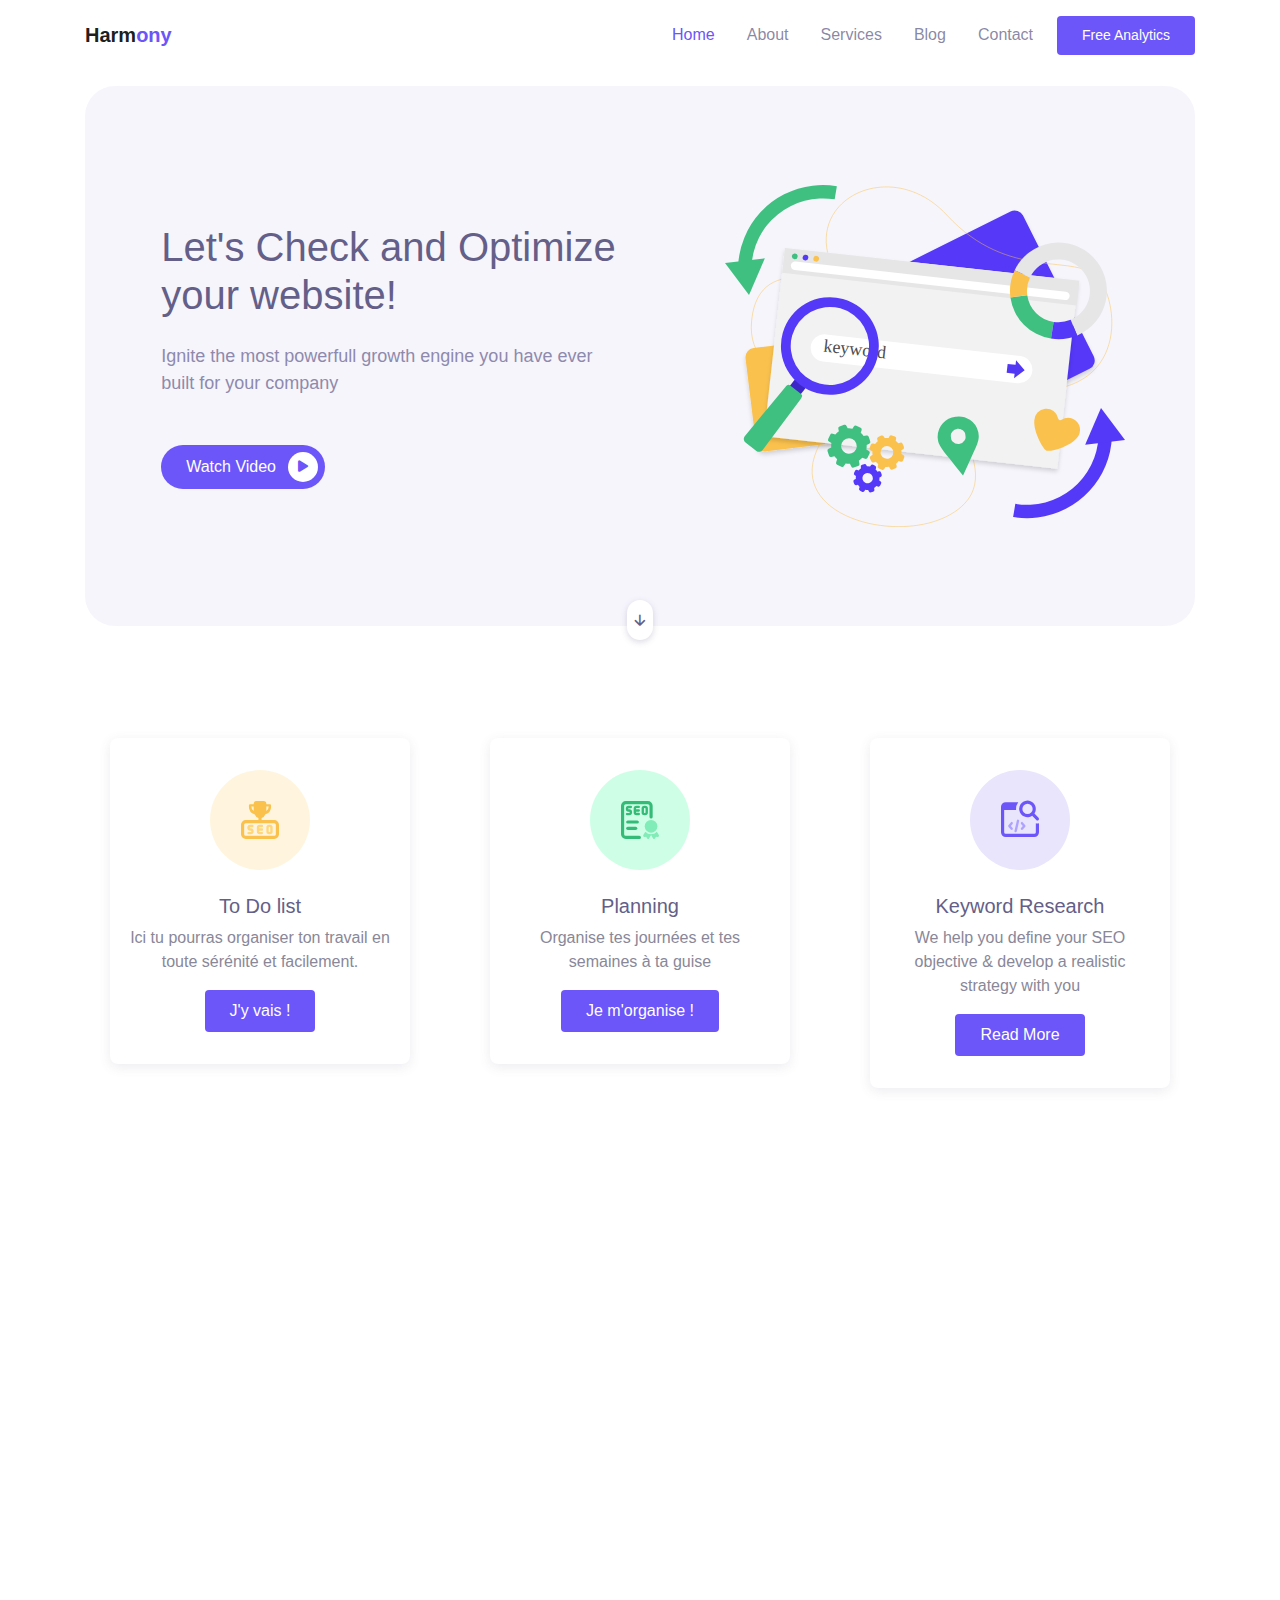
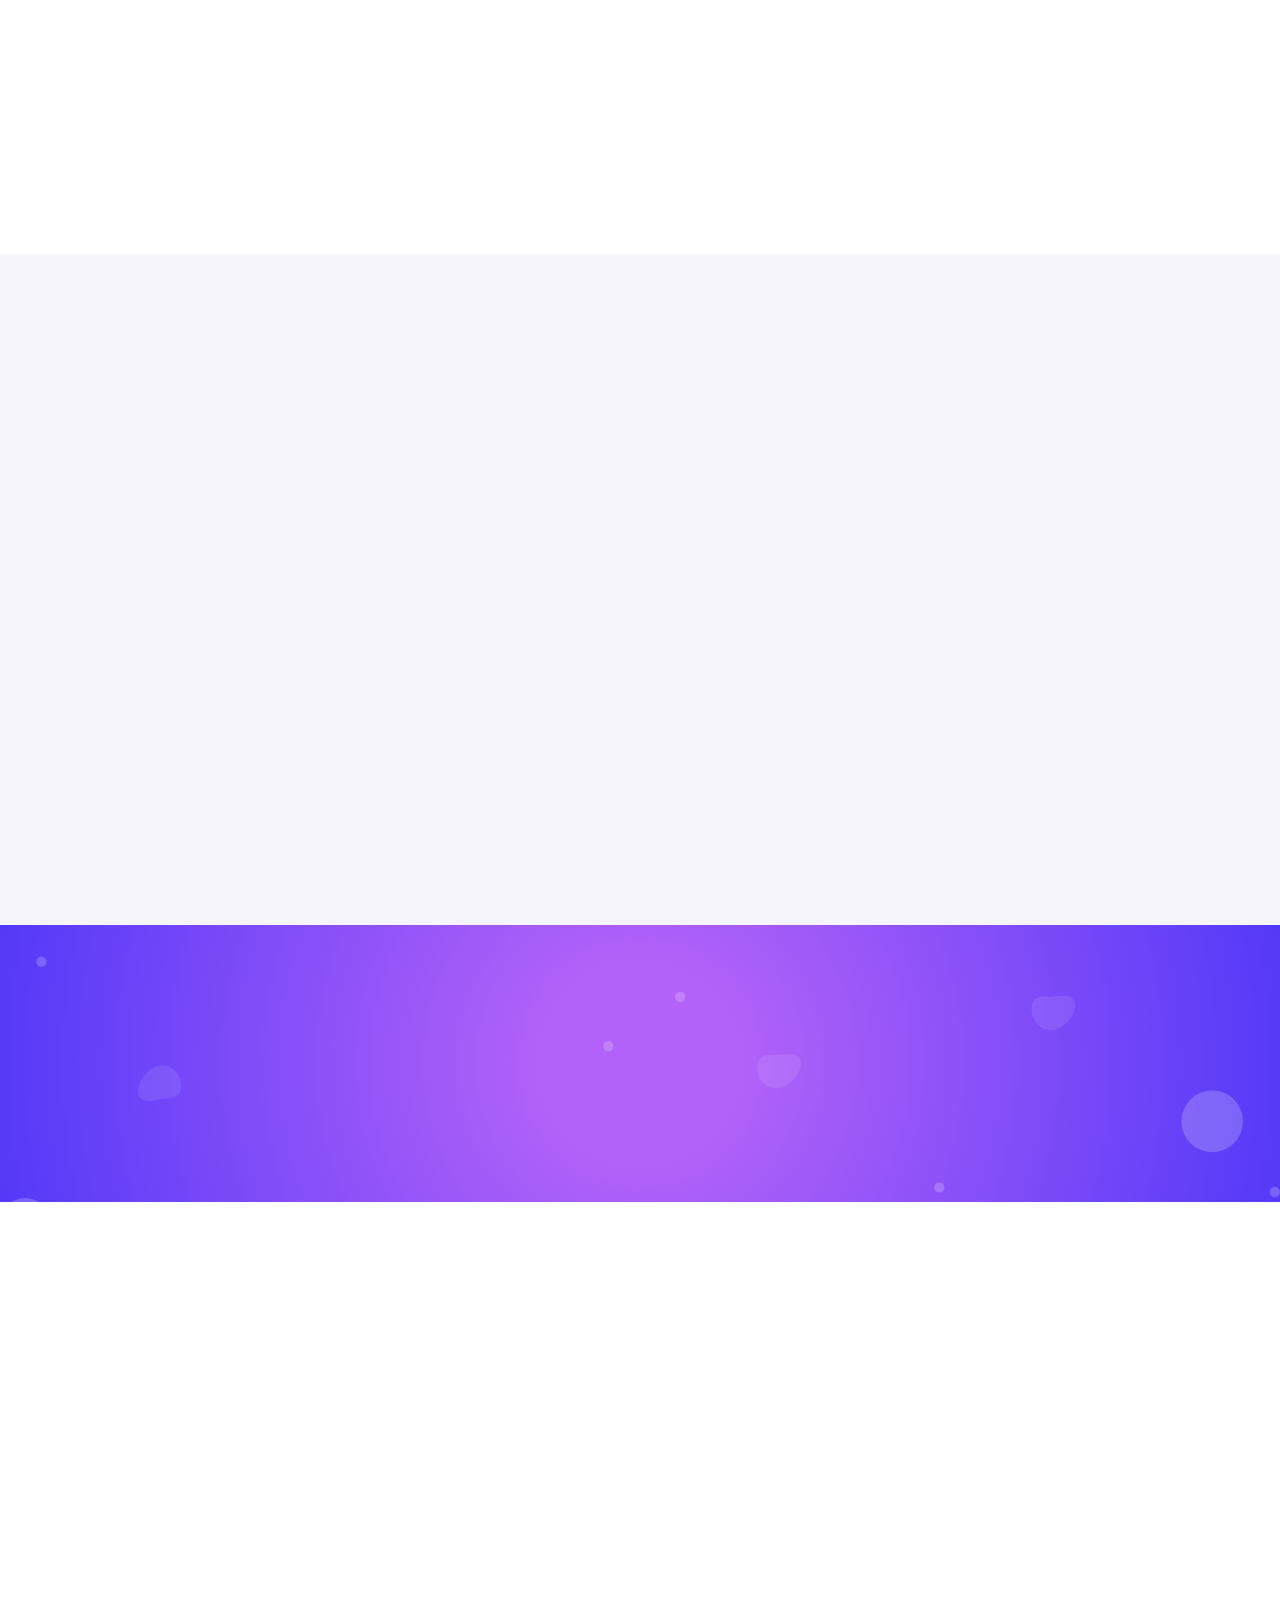
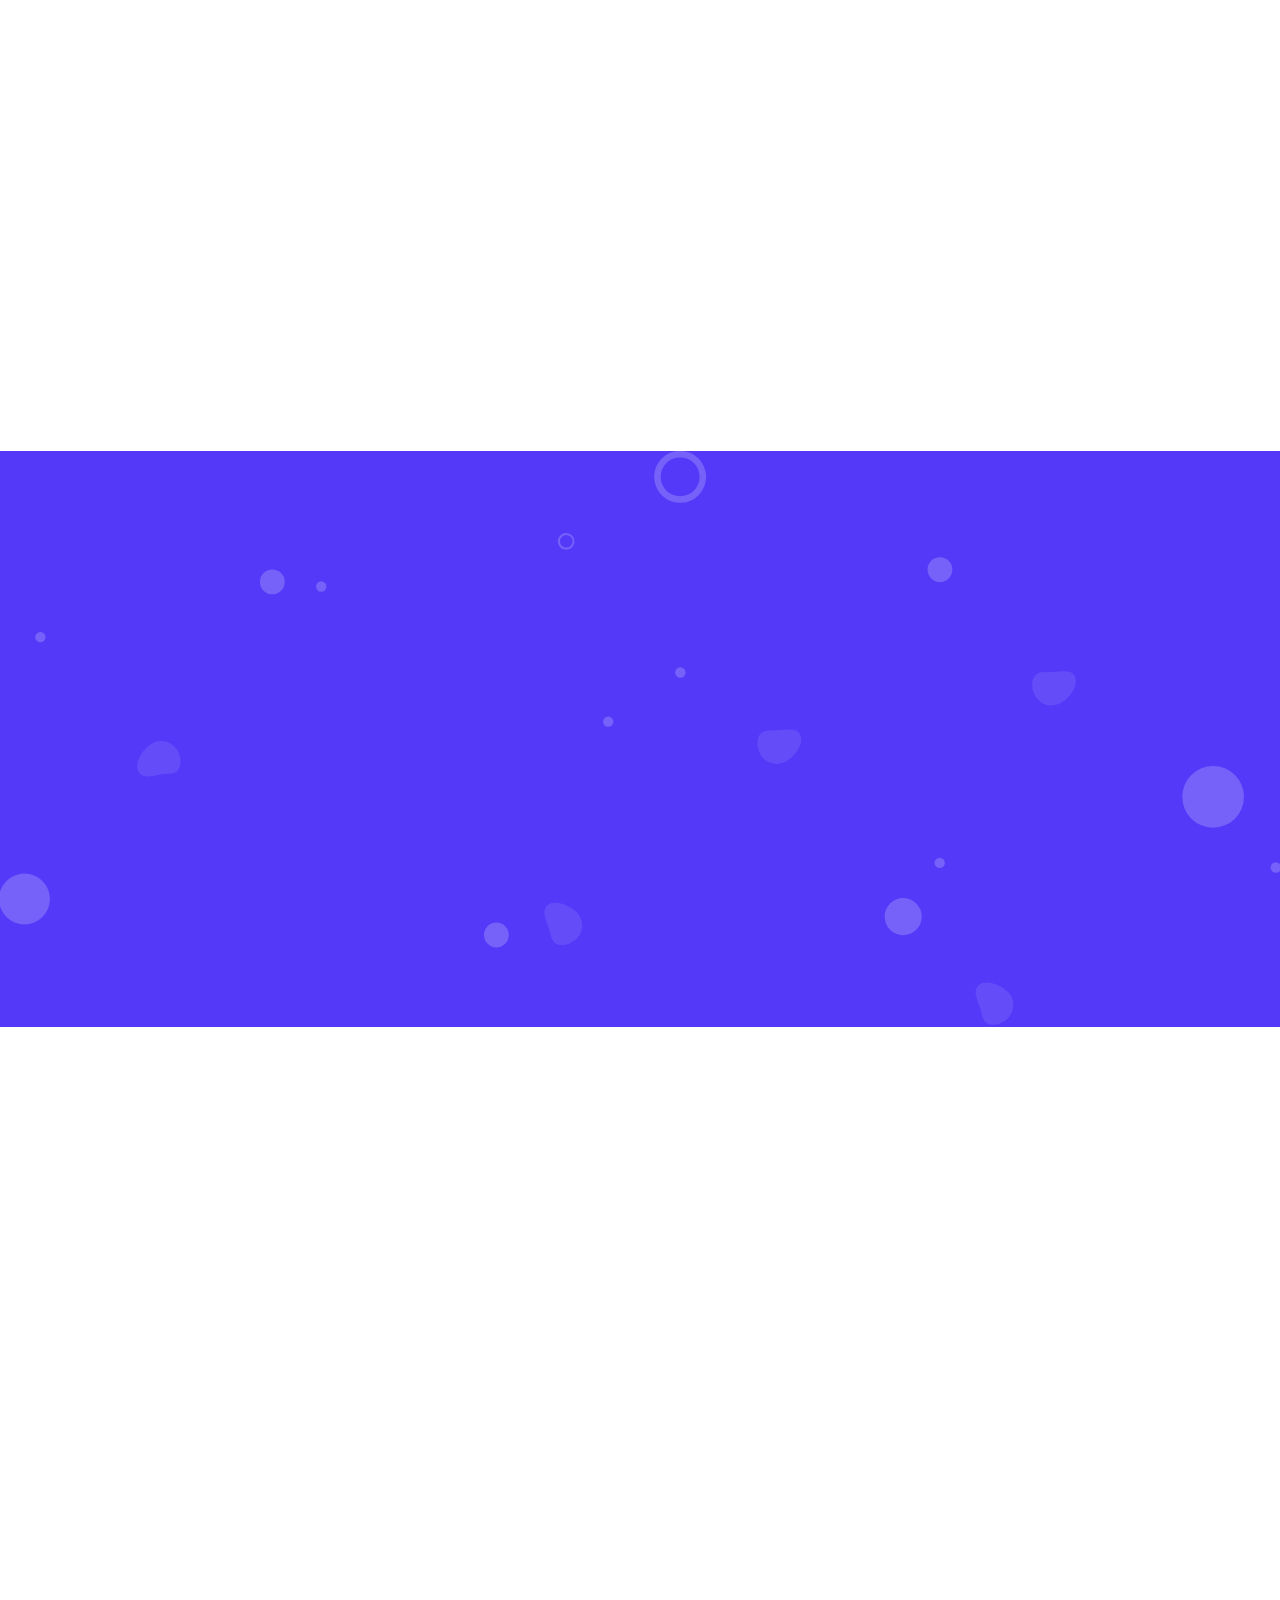
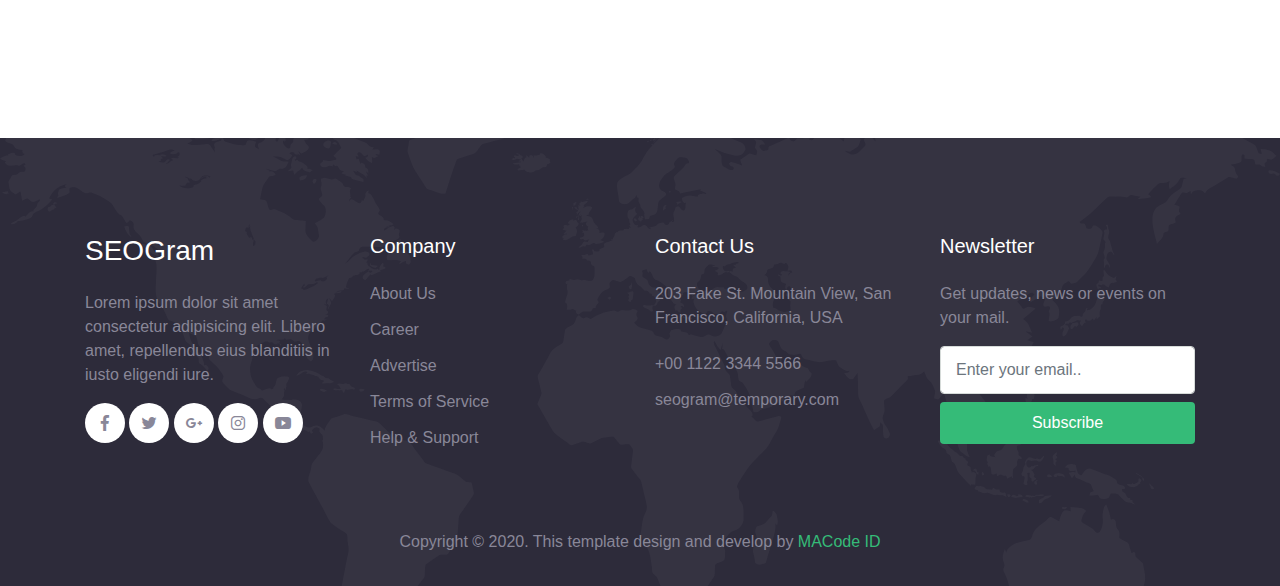
==== home/index.html @ f8b040a3 "Add files via upload" ====
<!DOCTYPE html>
<html lang="fr">
<head>
  <meta charset="UTF-8">
  <meta name="viewport" content="width=device-width, initial-scale=1.0">

  <meta http-equiv="X-UA-Compatible" content="ie=edge">

  <meta name="copyright" content="MACode ID, https://macodeid.com/">

  <title>SeoGram - SEO Agency Template</title>

  <link rel="stylesheet" href="../assets/css/maicons.css">

  <link rel="stylesheet" href="../assets/css/bootstrap.css">

  <link rel="stylesheet" href="../assets/vendor/animate/animate.css">

  <link rel="stylesheet" href="../assets/css/theme.css">

</head>
<body>

  <!-- Back to top button -->
  <div class="back-to-top"></div>

  <header>
    <nav class="navbar navbar-expand-lg navbar-light bg-white sticky" data-offset="500">
      <div class="container">
        <a href="#" class="navbar-brand">Harm<span class="text-primary">ony</span></a>

        <button class="navbar-toggler" data-toggle="collapse" data-target="#navbarContent" aria-controls="navbarContent" aria-expanded="false" aria-label="Toggle navigation">
          <span class="navbar-toggler-icon"></span>
        </button>

        <div class="navbar-collapse collapse" id="navbarContent">
          <ul class="navbar-nav ml-auto">
            <li class="nav-item active">
              <a class="nav-link" href="index">Home</a>
            </li>
            <li class="nav-item">
              <a class="nav-link" href="about">About</a>
            </li>
            <li class="nav-item">
              <a class="nav-link" href="service">Services</a>
            </li>
            <li class="nav-item">
              <a class="nav-link" href="blog">Blog</a>
            </li>
            <li class="nav-item">
              <a class="nav-link" href="contact">Contact</a>
            </li>
            <li class="nav-item">
              <a class="btn btn-primary ml-lg-2" href="#">Free Analytics</a>
            </li>
          </ul>
        </div>

      </div>
    </nav>

    <div class="container">
      <div class="page-banner home-banner">
        <div class="row align-items-center flex-wrap-reverse h-100">
          <div class="col-md-6 py-5 wow fadeInLeft">
            <h1 class="mb-4">Let's Check and Optimize your website!</h1>
            <p class="text-lg text-grey mb-5">Ignite the most powerfull growth engine you have ever built for your company</p>
            <a href="#" class="btn btn-primary btn-split">Watch Video <div class="fab"><span class="mai-play"></span></div></a>
          </div>
          <div class="col-md-6 py-5 wow zoomIn">
            <div class="img-fluid text-center">
              <img src="../assets/img/banner_image_1.svg" alt="">
            </div>
          </div>
        </div>
        <a href="#about" class="btn-scroll" data-role="smoothscroll"><span class="mai-arrow-down"></span></a>
      </div>
    </div>
  </header>

  <div class="page-section">
    <div class="container">
      <div class="row">
        <div class="col-lg-4">
          <div class="card-service wow fadeInUp">
            <div class="header">
              <img src="../assets/img/services/service-1.svg" alt="">
            </div>
            <div class="body">
              <h5 class="text-secondary">To Do list</h5>
              <p>Ici tu pourras organiser ton travail en toute sérénité et facilement.</p>
              <a href="service.html" class="btn btn-primary">J'y vais !</a>
            </div>
          </div>
        </div>
        <div class="col-lg-4">
          <div class="card-service wow fadeInUp">
            <div class="header">
              <img src="../assets/img/services/service-2.svg" alt="">
            </div>
            <div class="body">
              <h5 class="text-secondary">Planning</h5>
              <p>Organise tes journées et tes semaines à ta guise</p>
              <a href="service.html" class="btn btn-primary">Je m'organise !</a>
            </div>
          </div>
        </div>
        <div class="col-lg-4">
          <div class="card-service wow fadeInUp">
            <div class="header">
              <img src="../assets/img/services/service-3.svg" alt="">
            </div>
            <div class="body">
              <h5 class="text-secondary">Keyword Research</h5>
              <p>We help you define your SEO objective & develop a realistic strategy with you</p>
              <a href="service.html" class="btn btn-primary">Read More</a>
            </div>
          </div>
        </div>
      </div>
    </div> <!-- .container -->
  </div> <!-- .page-section -->

  <div class="page-section" id="about">
    <div class="container">
      <div class="row align-items-center">
        <div class="col-lg-6 py-3 wow fadeInUp">
          <span class="subhead">About us</span>
          <h2 class="title-section">The number #1 SEO Service Company</h2>
          <div class="divider"></div>

          <p>Lorem ipsum dolor sit amet, consetetur sadipscing elitr, sed diam nonumy eirmod tempor invidunt ut labore et dolore magna aliquyam erat, sed diam voluptua.</p>
          <p>At vero eos et accusam et justo duo dolores et ea rebum. Stet clita kasd gubergren.</p>
          <a href="about.html" class="btn btn-primary mt-3">Read More</a>
        </div>
        <div class="col-lg-6 py-3 wow fadeInRight">
          <div class="img-fluid py-3 text-center">
            <img src="../assets/img/about_frame.png" alt="">
          </div>
        </div>
      </div>
    </div> <!-- .container -->
  </div> <!-- .page-section -->

  <div class="page-section bg-light">
    <div class="container">
      <div class="text-center wow fadeInUp">
        <div class="subhead">Our services</div>
        <h2 class="title-section">How SEO Team Can Help</h2>
        <div class="divider mx-auto"></div>
      </div>

        <div class="row">
          <div class="col-sm-6 col-lg-4 col-xl-3 py-3 wow zoomIn">
            <div class="features">
              <div class="header mb-3">
                <span class="mai-business"></span>
              </div>
              <h5>OnSite SEO</h5>
              <p>We analyse your website's structure, internal architecture & other key</p>
            </div>
          </div>
          <div class="col-sm-6 col-lg-4 col-xl-3 py-3 wow zoomIn">
            <div class="features">
              <div class="header mb-3">
                <span class="mai-business"></span>
              </div>
              <h5>OnSite SEO</h5>
              <p>We analyse your website's structure, internal architecture & other key</p>
            </div>
          </div>
          <div class="col-sm-6 col-lg-4 col-xl-3 py-3 wow zoomIn">
            <div class="features">
              <div class="header mb-3">
                <span class="mai-business"></span>
              </div>
              <h5>OnSite SEO</h5>
              <p>We analyse your website's structure, internal architecture & other key</p>
            </div>
          </div>
          <div class="col-sm-6 col-lg-4 col-xl-3 py-3 wow zoomIn">
            <div class="features">
              <div class="header mb-3">
                <span class="mai-business"></span>
              </div>
              <h5>OnSite SEO</h5>
              <p>We analyse your website's structure, internal architecture & other key</p>
            </div>
          </div>
          <div class="col-sm-6 col-lg-4 col-xl-3 py-3 wow zoomIn">
            <div class="features">
              <div class="header mb-3">
                <span class="mai-business"></span>
              </div>
              <h5>OnSite SEO</h5>
              <p>We analyse your website's structure, internal architecture & other key</p>
            </div>
          </div>
          <div class="col-sm-6 col-lg-4 col-xl-3 py-3 wow zoomIn">
            <div class="features">
              <div class="header mb-3">
                <span class="mai-business"></span>
              </div>
              <h5>OnSite SEO</h5>
              <p>We analyse your website's structure, internal architecture & other key</p>
            </div>
          </div>
          <div class="col-sm-6 col-lg-4 col-xl-3 py-3 wow zoomIn">
            <div class="features">
              <div class="header mb-3">
                <span class="mai-business"></span>
              </div>
              <h5>OnSite SEO</h5>
              <p>We analyse your website's structure, internal architecture & other key</p>
            </div>
          </div>
          <div class="col-sm-6 col-lg-4 col-xl-3 py-3 wow zoomIn">
            <div class="features">
              <div class="header mb-3">
                <span class="mai-business"></span>
              </div>
              <h5>OnSite SEO</h5>
              <p>We analyse your website's structure, internal architecture & other key</p>
            </div>
          </div>
        </div>

    </div> <!-- .container -->
  </div> <!-- .page-section -->

  <div class="page-section banner-seo-check">
    <div class="wrap bg-image" style="background-image: url(../assets/img/bg_pattern.svg);">
      <div class="container text-center">
        <div class="row justify-content-center wow fadeInUp">
          <div class="col-lg-8">
            <h2 class="mb-4">Check your Website SEO</h2>
            <form action="#">
              <input type="text" class="form-control" placeholder="E.g google.com">
              <button type="submit" class="btn btn-success">Check Now</button>
            </form>
          </div>
        </div>
      </div> <!-- .container -->
    </div> <!-- .wrap -->
  </div> <!-- .page-section -->

  <div class="page-section">
    <div class="container">
      <div class="text-center wow fadeInUp">
        <div class="subhead">Pricing Plan</div>
        <h2 class="title-section">Choose plan the right for you</h2>
        <div class="divider mx-auto"></div>
      </div>
      <div class="row mt-5">
        <div class="col-lg-4 py-3 wow zoomIn">
          <div class="card-pricing">
            <div class="header">
              <div class="pricing-type">Basic</div>
              <div class="price">
                <span class="dollar">$</span>
                <h1>39<span class="suffix">.99</span></h1>
              </div>
              <h5>Per Month</h5>
            </div>
            <div class="body">
              <p>25 Analytics <span class="suffix">Campaign</span></p>
              <p>1,300 Change <span class="suffix">Keywords</span></p>
              <p>Social Media <span class="suffix">Reviews</span></p>
              <p>1 Free <span class="suffix">Optimization</span></p>
              <p>24/7 <span class="suffix">Support</span></p>
            </div>
            <div class="footer">
              <a href="#" class="btn btn-pricing btn-block">Subscribe</a>
            </div>
          </div>
        </div>

        <div class="col-lg-4 py-3 wow zoomIn">
          <div class="card-pricing marked">
            <div class="header">
              <div class="pricing-type">Standar</div>
              <div class="price">
                <span class="dollar">$</span>
                <h1>59<span class="suffix">.99</span></h1>
              </div>
              <h5>Per Month</h5>
            </div>
            <div class="body">
              <p>25 Analytics <span class="suffix">Campaign</span></p>
              <p>1,300 Change <span class="suffix">Keywords</span></p>
              <p>Social Media <span class="suffix">Reviews</span></p>
              <p>1 Free <span class="suffix">Optimization</span></p>
              <p>24/7 <span class="suffix">Support</span></p>
            </div>
            <div class="footer">
              <a href="#" class="btn btn-pricing btn-block">Subscribe</a>
            </div>
          </div>
        </div>

        <div class="col-lg-4 py-3 wow zoomIn">
          <div class="card-pricing">
            <div class="header">
              <div class="pricing-type">Professional</div>
              <div class="price">
                <span class="dollar">$</span>
                <h1>99<span class="suffix">.99</span></h1>
              </div>
              <h5>Per Month</h5>
            </div>
            <div class="body">
              <p>25 Analytics <span class="suffix">Campaign</span></p>
              <p>1,300 Change <span class="suffix">Keywords</span></p>
              <p>Social Media <span class="suffix">Reviews</span></p>
              <p>1 Free <span class="suffix">Optimization</span></p>
              <p>24/7 <span class="suffix">Support</span></p>
            </div>
            <div class="footer">
              <a href="#" class="btn btn-pricing btn-block">Subscribe</a>
            </div>
          </div>
        </div>

      </div>
    </div> <!-- .container -->
  </div> <!-- .page-section -->

  <!-- Banner info -->
  <div class="page-section banner-info">
    <div class="wrap bg-image" style="background-image: url(../assets/img/bg_pattern.svg);">
      <div class="container">
        <div class="row align-items-center">
          <div class="col-lg-6 py-3 pr-lg-5 wow fadeInUp">
            <h2 class="title-section">SEO to Improve Brand <br> Visibility</h2>
            <div class="divider"></div>
            <p>We're an experienced and talented team of passionate consultants who breathe with search engine marketing.</p>
            
            <ul class="theme-list theme-list-light text-white">
              <li>
                <div class="h5">SEO Content Strategy</div>
                <p>Lorem ipsum dolor sit amet, consetetur sadipscing elitr, sed diam nonumy eirmod tempor</p>
              </li>
              <li>
                <div class="h5">B2B SEO</div>
                <p>Lorem ipsum dolor sit amet, consetetur sadipscing elitr, sed diam nonumy eirmod tempor</p>
              </li>
            </ul>
          </div>
          <div class="col-lg-6 py-3 wow fadeInRight">
            <div class="img-fluid text-center">
              <img src="../assets/img/banner_image_2.svg" alt="">
            </div>
          </div>
        </div>
      </div>
    </div> <!-- .wrap -->
  </div> <!-- .page-section -->

  <!-- Blog -->
  <div class="page-section">
    <div class="container">
      <div class="text-center wow fadeInUp">
        <div class="subhead">Our Blog</div>
        <h2 class="title-section">Read Latest News</h2>
        <div class="divider mx-auto"></div>
      </div>

      <div class="row mt-5">
        <div class="col-lg-4 py-3 wow fadeInUp">
          <div class="card-blog">
            <div class="header">
              <div class="post-thumb">
                <img src="../assets/img/blog/blog-1.jpg" alt="">
              </div>
            </div>
            <div class="body">
              <h5 class="post-title"><a href="#">Source of Content Inspiration</a></h5>
              <div class="post-date">Posted on <a href="#">27 Jan 2020</a></div>
            </div>
          </div>
        </div>
        
        <div class="col-lg-4 py-3 wow fadeInUp">
          <div class="card-blog">
            <div class="header">
              <div class="post-thumb">
                <img src="../assets/img/blog/blog-2.jpg" alt="">
              </div>
            </div>
            <div class="body">
              <h5 class="post-title"><a href="#">Source of Content Inspiration</a></h5>
              <div class="post-date">Posted on <a href="#">27 Jan 2020</a></div>
            </div>
          </div>
        </div>

        <div class="col-lg-4 py-3 wow fadeInUp">
          <div class="card-blog">
            <div class="header">
              <div class="post-thumb">
                <img src="../assets/img/blog/blog-3.jpg" alt="">
              </div>
            </div>
            <div class="body">
              <h5 class="post-title"><a href="#">Source of Content Inspiration</a></h5>
              <div class="post-date">Posted on <a href="#">27 Jan 2020</a></div>
            </div>
          </div>
        </div>

        <div class="col-12 mt-4 text-center wow fadeInUp">
          <a href="blog.html" class="btn btn-primary">View More</a>
        </div>
      </div>
    </div>
  </div>

  <footer class="page-footer bg-image" style="background-image: url(../assets/img/world_pattern.svg);">
    <div class="container">
      <div class="row mb-5">
        <div class="col-lg-3 py-3">
          <h3>SEOGram</h3>
          <p>Lorem ipsum dolor sit amet consectetur adipisicing elit. Libero amet, repellendus eius blanditiis in iusto eligendi iure.</p>

          <div class="social-media-button">
            <a href="#"><span class="mai-logo-facebook-f"></span></a>
            <a href="#"><span class="mai-logo-twitter"></span></a>
            <a href="#"><span class="mai-logo-google-plus-g"></span></a>
            <a href="#"><span class="mai-logo-instagram"></span></a>
            <a href="#"><span class="mai-logo-youtube"></span></a>
          </div>
        </div>
        <div class="col-lg-3 py-3">
          <h5>Company</h5>
          <ul class="footer-menu">
            <li><a href="#">About Us</a></li>
            <li><a href="#">Career</a></li>
            <li><a href="#">Advertise</a></li>
            <li><a href="#">Terms of Service</a></li>
            <li><a href="#">Help & Support</a></li>
          </ul>
        </div>
        <div class="col-lg-3 py-3">
          <h5>Contact Us</h5>
          <p>203 Fake St. Mountain View, San Francisco, California, USA</p>
          <a href="#" class="footer-link">+00 1122 3344 5566</a>
          <a href="#" class="footer-link">seogram@temporary.com</a>
        </div>
        <div class="col-lg-3 py-3">
          <h5>Newsletter</h5>
          <p>Get updates, news or events on your mail.</p>
          <form action="#">
            <input type="text" class="form-control" placeholder="Enter your email..">
            <button type="submit" class="btn btn-success btn-block mt-2">Subscribe</button>
          </form>
        </div>
      </div>

      <p class="text-center" id="copyright">Copyright &copy; 2020. This template design and develop by <a href="https://macodeid.com/" target="_blank">MACode ID</a></p>
    </div>
  </footer>

<script src="../assets/js/jquery-3.5.1.min.js"></script>

<script src="../assets/js/bootstrap.bundle.min.js"></script>

<script src="../assets/js/google-maps.js"></script>

<script src="../assets/vendor/wow/wow.min.js"></script>

<script src="../assets/js/theme.js"></script>
  
</body>
</html>
---- assets/css/maicons.css ----
@font-face {
  font-family: 'maicons';
  src:  url('../fonts/maicons.eot?c9nlkl');
  src:  url('../fonts/maicons.eot?c9nlkl#iefix') format('embedded-opentype'),
    url('../fonts/maicons.ttf?c9nlkl') format('truetype'),
    url('../fonts/maicons.woff?c9nlkl') format('woff'),
    url('../fonts/maicons.svg?c9nlkl#maicons') format('svg');
  font-weight: normal;
  font-style: normal;
  font-display: block;
}

[class^="mai-"], [class*=" mai-"] {
  /* use !important to prevent issues with browser extensions that change fonts */
  font-family: 'maicons' !important;
  speak: none;
  font-style: normal;
  font-weight: normal;
  font-variant: normal;
  text-transform: none;
  line-height: 1;

  /* Better Font Rendering =========== */
  -webkit-font-smoothing: antialiased;
  -moz-osx-font-smoothing: grayscale;
}

.mai-add:before {
  content: "\e900";
}
.mai-add-circle:before {
  content: "\e901";
}
.mai-add-circle-outline:before {
  content: "\e902";
}
.mai-airplane:before {
  content: "\e903";
}
.mai-airplane-outline:before {
  content: "\e904";
}
.mai-alarm:before {
  content: "\e905";
}
.mai-alarm-outline:before {
  content: "\e906";
}
.mai-albums:before {
  content: "\e907";
}
.mai-albums-outline:before {
  content: "\e908";
}
.mai-alert:before {
  content: "\e909";
}
.mai-alert-circle:before {
  content: "\e90a";
}
.mai-alert-circle-outline:before {
  content: "\e90b";
}
.mai-analytics:before {
  content: "\e90c";
}
.mai-analytics-outline:before {
  content: "\e90d";
}
.mai-aperture:before {
  content: "\e90e";
}
.mai-aperture-outline:before {
  content: "\e90f";
}
.mai-apps:before {
  content: "\e910";
}
.mai-apps-outline:before {
  content: "\e911";
}
.mai-archive:before {
  content: "\e912";
}
.mai-archive-outline:before {
  content: "\e913";
}
.mai-arrow-back:before {
  content: "\e914";
}
.mai-arrow-back-circle:before {
  content: "\e915";
}
.mai-arrow-back-circle-outline:before {
  content: "\e916";
}
.mai-arrow-down:before {
  content: "\e917";
}
.mai-arrow-down-circle:before {
  content: "\e918";
}
.mai-arrow-down-circle-outline:before {
  content: "\e919";
}
.mai-arrow-forward:before {
  content: "\e91a";
}
.mai-arrow-forward-circle:before {
  content: "\e91b";
}
.mai-arrow-forward-circle-outline:before {
  content: "\e91c";
}
.mai-arrow-redo:before {
  content: "\e91d";
}
.mai-arrow-redo-circle:before {
  content: "\e91e";
}
.mai-arrow-redo-circle-outline:before {
  content: "\e91f";
}
.mai-arrow-redo-outline:before {
  content: "\e920";
}
.mai-arrow-undo:before {
  content: "\e921";
}
.mai-arrow-undo-circle:before {
  content: "\e922";
}
.mai-arrow-undo-circle-outline:before {
  content: "\e923";
}
.mai-arrow-undo-outline:before {
  content: "\e924";
}
.mai-arrow-up:before {
  content: "\e925";
}
.mai-arrow-up-circle:before {
  content: "\e926";
}
.mai-arrow-up-circle-outline:before {
  content: "\e927";
}
.mai-at:before {
  content: "\e928";
}
.mai-at-circle:before {
  content: "\e929";
}
.mai-at-circle-outline:before {
  content: "\e92a";
}
.mai-attach:before {
  content: "\e92b";
}
.mai-attach-outline:before {
  content: "\e92c";
}
.mai-backspace:before {
  content: "\e92d";
}
.mai-backspace-outline:before {
  content: "\e92e";
}
.mai-bandage:before {
  content: "\e92f";
}
.mai-bandage-outline:before {
  content: "\e930";
}
.mai-bar-chart:before {
  content: "\e932";
}
.mai-bar-chart-outline:before {
  content: "\e933";
}
.mai-barbell:before {
  content: "\e931";
}
.mai-barcode:before {
  content: "\e934";
}
.mai-barcode-outline:before {
  content: "\e935";
}
.mai-baseball:before {
  content: "\e936";
}
.mai-baseball-outline:before {
  content: "\e937";
}
.mai-basket:before {
  content: "\e938";
}
.mai-basket-outline:before {
  content: "\e93b";
}
.mai-basketball:before {
  content: "\e939";
}
.mai-basketball-outline:before {
  content: "\e93a";
}
.mai-battery-charging:before {
  content: "\e93c";
}
.mai-battery-dead:before {
  content: "\e93d";
}
.mai-battery-full:before {
  content: "\e93e";
}
.mai-battery-half:before {
  content: "\e93f";
}
.mai-beaker:before {
  content: "\e940";
}
.mai-beaker-outline:before {
  content: "\e941";
}
.mai-bed:before {
  content: "\e942";
}
.mai-bed-outline:before {
  content: "\e943";
}
.mai-beer:before {
  content: "\e944";
}
.mai-beer-outline:before {
  content: "\e945";
}
.mai-bicycle:before {
  content: "\e946";
}
.mai-bluetooth:before {
  content: "\e947";
}
.mai-boat:before {
  content: "\e948";
}
.mai-boat-outline:before {
  content: "\e949";
}
.mai-body:before {
  content: "\e94a";
}
.mai-body-outline:before {
  content: "\e94b";
}
.mai-bonfire:before {
  content: "\e94c";
}
.mai-bonfire-outline:before {
  content: "\e94d";
}
.mai-book:before {
  content: "\e94e";
}
.mai-book-outline:before {
  content: "\e953";
}
.mai-bookmark:before {
  content: "\e94f";
}
.mai-bookmark-outline:before {
  content: "\e950";
}
.mai-bookmarks:before {
  content: "\e951";
}
.mai-bookmarks-outline:before {
  content: "\e952";
}
.mai-briefcase:before {
  content: "\e954";
}
.mai-briefcase-outline:before {
  content: "\e955";
}
.mai-browsers:before {
  content: "\e956";
}
.mai-browsers-outline:before {
  content: "\e957";
}
.mai-brush:before {
  content: "\e958";
}
.mai-brush-outline:before {
  content: "\e959";
}
.mai-bug:before {
  content: "\e95a";
}
.mai-bug-outline:before {
  content: "\e95b";
}
.mai-build:before {
  content: "\e95c";
}
.mai-build-outline:before {
  content: "\e95d";
}
.mai-bulb:before {
  content: "\e95e";
}
.mai-bulb-outline:before {
  content: "\e95f";
}
.mai-bus:before {
  content: "\e960";
}
.mai-bus-outline:before {
  content: "\e963";
}
.mai-business:before {
  content: "\e961";
}
.mai-business-outline:before {
  content: "\e962";
}
.mai-cafe:before {
  content: "\e964";
}
.mai-cafe-outline:before {
  content: "\e965";
}
.mai-calculator:before {
  content: "\e966";
}
.mai-calculator-outline:before {
  content: "\e967";
}
.mai-calendar:before {
  content: "\e968";
}
.mai-calendar-outline:before {
  content: "\e969";
}
.mai-call:before {
  content: "\e96a";
}
.mai-call-outline:before {
  content: "\e96b";
}
.mai-camera:before {
  content: "\e96c";
}
.mai-camera-outline:before {
  content: "\e96d";
}
.mai-camera-reverse:before {
  content: "\e96e";
}
.mai-camera-reverse-outline:before {
  content: "\e96f";
}
.mai-car:before {
  content: "\e970";
}
.mai-car-outline:before {
  content: "\e97f";
}
.mai-car-sport:before {
  content: "\e980";
}
.mai-car-sport-outline:before {
  content: "\e981";
}
.mai-card:before {
  content: "\e971";
}
.mai-card-outline:before {
  content: "\e972";
}
.mai-caret-back:before {
  content: "\e973";
}
.mai-caret-back-circle:before {
  content: "\e974";
}
.mai-caret-back-circle-outline:before {
  content: "\e975";
}
.mai-caret-down:before {
  content: "\e976";
}
.mai-caret-down-circle:before {
  content: "\e977";
}
.mai-caret-down-circle-outline:before {
  content: "\e978";
}
.mai-caret-forward:before {
  content: "\e979";
}
.mai-caret-forward-circle:before {
  content: "\e97a";
}
.mai-caret-forward-circle-outline:before {
  content: "\e97b";
}
.mai-caret-up:before {
  content: "\e97c";
}
.mai-caret-up-circle:before {
  content: "\e97d";
}
.mai-caret-up-circle-outline:before {
  content: "\e97e";
}
.mai-cart:before {
  content: "\e982";
}
.mai-cart-outline:before {
  content: "\e983";
}
.mai-cash:before {
  content: "\e984";
}
.mai-cash-outline:before {
  content: "\e985";
}
.mai-chatbox:before {
  content: "\e986";
}
.mai-chatbox-ellipses:before {
  content: "\e987";
}
.mai-chatbox-ellipses-outline:before {
  content: "\e988";
}
.mai-chatbox-outline:before {
  content: "\e989";
}
.mai-chatbubble:before {
  content: "\e98a";
}
.mai-chatbubble-ellipses:before {
  content: "\e98b";
}
.mai-chatbubble-ellipses-outline:before {
  content: "\e98c";
}
.mai-chatbubble-outline:before {
  content: "\e98d";
}
.mai-chatbubbles:before {
  content: "\e98e";
}
.mai-chatbubbles-outline:before {
  content: "\e98f";
}
.mai-checkbox:before {
  content: "\e990";
}
.mai-checkbox-outline:before {
  content: "\e991";
}
.mai-checkmark:before {
  content: "\e992";
}
.mai-checkmark-circle:before {
  content: "\e993";
}
.mai-checkmark-circle-outline:before {
  content: "\e994";
}
.mai-checkmark-done:before {
  content: "\e995";
}
.mai-checkmark-done-circle:before {
  content: "\e996";
}
.mai-checkmark-done-circle-outline:before {
  content: "\e997";
}
.mai-chevron-back:before {
  content: "\e998";
}
.mai-chevron-back-circle:before {
  content: "\e999";
}
.mai-chevron-back-circle-outline:before {
  content: "\e99a";
}
.mai-chevron-down:before {
  content: "\e99b";
}
.mai-chevron-down-circle:before {
  content: "\e99c";
}
.mai-chevron-down-circle-outline:before {
  content: "\e99d";
}
.mai-chevron-forward:before {
  content: "\e99e";
}
.mai-chevron-forward-circle:before {
  content: "\e99f";
}
.mai-chevron-forward-circle-outline:before {
  content: "\e9a0";
}
.mai-chevron-up:before {
  content: "\e9a1";
}
.mai-chevron-up-circle:before {
  content: "\e9a2";
}
.mai-chevron-up-circle-outline:before {
  content: "\e9a3";
}
.mai-clipboard:before {
  content: "\e9a4";
}
.mai-clipboard-outline:before {
  content: "\e9a5";
}
.mai-close:before {
  content: "\e9a6";
}
.mai-close-circle:before {
  content: "\e9a7";
}
.mai-close-circle-outline:before {
  content: "\e9a8";
}
.mai-cloud:before {
  content: "\e9a9";
}
.mai-cloud-circle:before {
  content: "\e9aa";
}
.mai-cloud-circle-outline:before {
  content: "\e9ab";
}
.mai-cloud-done:before {
  content: "\e9ac";
}
.mai-cloud-done-outline:before {
  content: "\e9ad";
}
.mai-cloud-download:before {
  content: "\e9ae";
}
.mai-cloud-download-outline:before {
  content: "\e9af";
}
.mai-cloud-offline:before {
  content: "\e9b0";
}
.mai-cloud-offline-outline:before {
  content: "\e9b1";
}
.mai-cloud-outline:before {
  content: "\e9b2";
}
.mai-cloud-upload:before {
  content: "\e9b3";
}
.mai-cloud-upload-outline:before {
  content: "\e9b4";
}
.mai-cloudy:before {
  content: "\e9b5";
}
.mai-cloudy-night:before {
  content: "\e9b6";
}
.mai-cloudy-night-outline:before {
  content: "\e9b7";
}
.mai-cloudy-outline:before {
  content: "\e9b8";
}
.mai-code:before {
  content: "\e9b9";
}
.mai-code-download:before {
  content: "\e9ba";
}
.mai-code-slash:before {
  content: "\e9bb";
}
.mai-code-working:before {
  content: "\e9bc";
}
.mai-cog:before {
  content: "\e9bd";
}
.mai-color-fill:before {
  content: "\e9be";
}
.mai-color-fill-outline:before {
  content: "\e9bf";
}
.mai-color-filter:before {
  content: "\e9c0";
}
.mai-color-filter-outline:before {
  content: "\e9c1";
}
.mai-color-palette:before {
  content: "\e9c2";
}
.mai-color-palette-outline:before {
  content: "\e9c3";
}
.mai-color-wand:before {
  content: "\e9c4";
}
.mai-color-wand-outline:before {
  content: "\e9c5";
}
.mai-compass:before {
  content: "\e9c6";
}
.mai-compass-outline:before {
  content: "\e9c7";
}
.mai-construct:before {
  content: "\e9c8";
}
.mai-construct-outline:before {
  content: "\e9c9";
}
.mai-contract:before {
  content: "\e9ca";
}
.mai-contrast:before {
  content: "\e9cb";
}
.mai-copy:before {
  content: "\e9cc";
}
.mai-copy-outline:before {
  content: "\e9cd";
}
.mai-create:before {
  content: "\e9ce";
}
.mai-create-outline:before {
  content: "\e9cf";
}
.mai-crop:before {
  content: "\e9d0";
}
.mai-cube:before {
  content: "\e9d1";
}
.mai-cube-outline:before {
  content: "\e9d2";
}
.mai-cut:before {
  content: "\e9d3";
}
.mai-desktop:before {
  content: "\e9d4";
}
.mai-desktop-outline:before {
  content: "\e9d5";
}
.mai-disc:before {
  content: "\e9d6";
}
.mai-disc-outline:before {
  content: "\e9d7";
}
.mai-document:before {
  content: "\e9d8";
}
.mai-document-outline:before {
  content: "\e9d9";
}
.mai-document-text:before {
  content: "\e9dc";
}
.mai-document-text-outline:before {
  content: "\e9dd";
}
.mai-documents:before {
  content: "\e9da";
}
.mai-documents-outline:before {
  content: "\e9db";
}
.mai-download:before {
  content: "\e9de";
}
.mai-download-outline:before {
  content: "\e9df";
}
.mai-duplicate:before {
  content: "\e9e0";
}
.mai-duplicate-outline:before {
  content: "\e9e1";
}
.mai-ear:before {
  content: "\e9e2";
}
.mai-ear-outline:before {
  content: "\e9e3";
}
.mai-earth:before {
  content: "\e9e4";
}
.mai-earth-outline:before {
  content: "\e9e5";
}
.mai-easel:before {
  content: "\e9e6";
}
.mai-easel-outline:before {
  content: "\e9e7";
}
.mai-egg:before {
  content: "\e9e8";
}
.mai-egg-outline:before {
  content: "\e9e9";
}
.mai-ellipse:before {
  content: "\e9ea";
}
.mai-ellipse-outline:before {
  content: "\e9eb";
}
.mai-ellipsis-horizontal:before {
  content: "\e9ec";
}
.mai-ellipsis-horizontal-circle:before {
  content: "\e9ed";
}
.mai-ellipsis-vertical:before {
  content: "\e9ee";
}
.mai-ellipsis-vertical-circle:before {
  content: "\e9ef";
}
.mai-enter:before {
  content: "\e9f0";
}
.mai-enter-outline:before {
  content: "\e9f1";
}
.mai-exit:before {
  content: "\e9f2";
}
.mai-exit-outline:before {
  content: "\e9f3";
}
.mai-expand:before {
  content: "\e9f4";
}
.mai-eye:before {
  content: "\e9f5";
}
.mai-eye-off:before {
  content: "\e9f8";
}
.mai-eye-off-outline:before {
  content: "\e9f9";
}
.mai-eye-outline:before {
  content: "\e9fa";
}
.mai-eyedrop:before {
  content: "\e9f6";
}
.mai-eyedrop-outline:before {
  content: "\e9f7";
}
.mai-fast-food:before {
  content: "\e9fb";
}
.mai-fast-food-outline:before {
  content: "\e9fc";
}
.mai-female:before {
  content: "\e9fd";
}
.mai-file-tray:before {
  content: "\e9fe";
}
.mai-file-tray-full:before {
  content: "\e9ff";
}
.mai-file-tray-full-outline:before {
  content: "\ea00";
}
.mai-file-tray-outline:before {
  content: "\ea01";
}
.mai-film:before {
  content: "\ea02";
}
.mai-film-outline:before {
  content: "\ea03";
}
.mai-filter:before {
  content: "\ea04";
}
.mai-finger-print:before {
  content: "\ea05";
}
.mai-fitness:before {
  content: "\ea06";
}
.mai-fitness-outline:before {
  content: "\ea07";
}
.mai-flag:before {
  content: "\ea08";
}
.mai-flag-outline:before {
  content: "\ea09";
}
.mai-flame:before {
  content: "\ea0a";
}
.mai-flame-outline:before {
  content: "\ea0b";
}
.mai-flash:before {
  content: "\ea0c";
}
.mai-flash-off:before {
  content: "\ea0f";
}
.mai-flash-off-outline:before {
  content: "\ea10";
}
.mai-flash-outline:before {
  content: "\ea11";
}
.mai-flashlight:before {
  content: "\ea0d";
}
.mai-flashlight-outline:before {
  content: "\ea0e";
}
.mai-flask:before {
  content: "\ea12";
}
.mai-flask-outline:before {
  content: "\ea13";
}
.mai-flower:before {
  content: "\ea14";
}
.mai-flower-outline:before {
  content: "\ea15";
}
.mai-folder:before {
  content: "\ea16";
}
.mai-folder-open:before {
  content: "\ea17";
}
.mai-folder-open-outline:before {
  content: "\ea18";
}
.mai-folder-outline:before {
  content: "\ea19";
}
.mai-football:before {
  content: "\ea1a";
}
.mai-football-outline:before {
  content: "\ea1b";
}
.mai-funnel:before {
  content: "\ea1c";
}
.mai-funnel-outline:before {
  content: "\ea1d";
}
.mai-game-controller:before {
  content: "\ea1e";
}
.mai-game-controller-outline:before {
  content: "\ea1f";
}
.mai-gift:before {
  content: "\ea20";
}
.mai-gift-outline:before {
  content: "\ea21";
}
.mai-git-branch:before {
  content: "\ea22";
}
.mai-git-commit:before {
  content: "\ea23";
}
.mai-git-compare:before {
  content: "\ea24";
}
.mai-git-merge:before {
  content: "\ea25";
}
.mai-git-network:before {
  content: "\ea26";
}
.mai-git-pull-request:before {
  content: "\ea27";
}
.mai-glasses:before {
  content: "\ea28";
}
.mai-glasses-outline:before {
  content: "\ea29";
}
.mai-globe:before {
  content: "\ea2a";
}
.mai-globe-outline:before {
  content: "\ea2b";
}
.mai-golf:before {
  content: "\ea2c";
}
.mai-golf-outline:before {
  content: "\ea2d";
}
.mai-grid:before {
  content: "\ea2e";
}
.mai-grid-outline:before {
  content: "\ea2f";
}
.mai-hammer:before {
  content: "\ea30";
}
.mai-hammer-outline:before {
  content: "\ea31";
}
.mai-hand-left:before {
  content: "\ea32";
}
.mai-hand-left-outline:before {
  content: "\ea33";
}
.mai-hand-right:before {
  content: "\ea34";
}
.mai-hand-right-outline:before {
  content: "\ea35";
}
.mai-happy:before {
  content: "\ea36";
}
.mai-happy-outline:before {
  content: "\ea37";
}
.mai-hardware-chip:before {
  content: "\ea38";
}
.mai-hardware-chip-outline:before {
  content: "\ea39";
}
.mai-headset:before {
  content: "\ea3a";
}
.mai-headset-outline:before {
  content: "\ea3b";
}
.mai-heart:before {
  content: "\ea3c";
}
.mai-heart-circle:before {
  content: "\ea3d";
}
.mai-heart-circle-outline:before {
  content: "\ea3e";
}
.mai-heart-dislike:before {
  content: "\ea3f";
}
.mai-heart-dislike-circle:before {
  content: "\ea40";
}
.mai-heart-dislike-circle-outline:before {
  content: "\ea41";
}
.mai-heart-dislike-outline:before {
  content: "\ea42";
}
.mai-heart-half:before {
  content: "\ea43";
}
.mai-heart-half-outline:before {
  content: "\ea44";
}
.mai-heart-outline:before {
  content: "\ea45";
}
.mai-help:before {
  content: "\ea46";
}
.mai-help-buoy:before {
  content: "\ea47";
}
.mai-help-buoy-outline:before {
  content: "\ea48";
}
.mai-help-circle:before {
  content: "\ea49";
}
.mai-help-circle-outline:before {
  content: "\ea4a";
}
.mai-home:before {
  content: "\ea4b";
}
.mai-home-outline:before {
  content: "\ea4c";
}
.mai-hourglass:before {
  content: "\ea4d";
}
.mai-hourglass-outline:before {
  content: "\ea4e";
}
.mai-ice-cream:before {
  content: "\ea4f";
}
.mai-ice-cream-outline:before {
  content: "\ea50";
}
.mai-image:before {
  content: "\ea51";
}
.mai-image-outline:before {
  content: "\ea52";
}
.mai-images:before {
  content: "\ea53";
}
.mai-images-outline:before {
  content: "\ea54";
}
.mai-infinite:before {
  content: "\ea55";
}
.mai-information:before {
  content: "\ea56";
}
.mai-information-circle:before {
  content: "\ea57";
}
.mai-information-circle-outline:before {
  content: "\ea58";
}
.mai-journal:before {
  content: "\ea59";
}
.mai-journal-outline:before {
  content: "\ea5a";
}
.mai-key:before {
  content: "\ea5b";
}
.mai-key-outline:before {
  content: "\ea5c";
}
.mai-keypad:before {
  content: "\ea5d";
}
.mai-keypad-outline:before {
  content: "\ea5e";
}
.mai-language:before {
  content: "\ea5f";
}
.mai-laptop:before {
  content: "\ea60";
}
.mai-laptop-outline:before {
  content: "\ea61";
}
.mai-layers:before {
  content: "\ea62";
}
.mai-layers-outline:before {
  content: "\ea63";
}
.mai-leaf:before {
  content: "\ea64";
}
.mai-leaf-outline:before {
  content: "\ea65";
}
.mai-library:before {
  content: "\ea66";
}
.mai-library-outline:before {
  content: "\ea67";
}
.mai-link:before {
  content: "\ea68";
}
.mai-list:before {
  content: "\ea69";
}
.mai-list-circle:before {
  content: "\ea6a";
}
.mai-list-circle-outline:before {
  content: "\ea6b";
}
.mai-locate:before {
  content: "\ea6c";
}
.mai-location:before {
  content: "\ea6d";
}
.mai-location-outline:before {
  content: "\ea6e";
}
.mai-lock-closed:before {
  content: "\ea6f";
}
.mai-lock-closed-outline:before {
  content: "\ea70";
}
.mai-lock-open:before {
  content: "\ea71";
}
.mai-lock-open-outline:before {
  content: "\ea72";
}
.mai-log-in:before {
  content: "\ea73";
}
.mai-log-in-outline:before {
  content: "\ea74";
}
.mai-log-out:before {
  content: "\ea75";
}
.mai-log-out-outline:before {
  content: "\ea76";
}
.mai-logo-500px:before {
  content: "\ea8e";
}
.mai-logo-accessible-icon:before {
  content: "\eaef";
}
.mai-logo-accusoft:before {
  content: "\eba2";
}
.mai-logo-algolia:before {
  content: "\eba3";
}
.mai-logo-alipay:before {
  content: "\eba4";
}
.mai-logo-amazon:before {
  content: "\eba5";
}
.mai-logo-amplify:before {
  content: "\eba6";
}
.mai-logo-android:before {
  content: "\eba7";
}
.mai-logo-angular:before {
  content: "\eba8";
}
.mai-logo-apple:before {
  content: "\eba9";
}
.mai-logo-apple-appstore:before {
  content: "\ebaa";
}
.mai-logo-aws:before {
  content: "\ebab";
}
.mai-logo-behance:before {
  content: "\ebac";
}
.mai-logo-bitbucket:before {
  content: "\ebad";
}
.mai-logo-bitcoin:before {
  content: "\ebae";
}
.mai-logo-blackberry:before {
  content: "\ebaf";
}
.mai-logo-blogger:before {
  content: "\ebb0";
}
.mai-logo-buffer:before {
  content: "\ebb1";
}
.mai-logo-buysellads:before {
  content: "\ebb2";
}
.mai-logo-capacitor:before {
  content: "\ebb3";
}
.mai-logo-cc-amazon-pay:before {
  content: "\ebb4";
}
.mai-logo-cc-amex:before {
  content: "\ebb5";
}
.mai-logo-cc-apple-pay:before {
  content: "\ebb6";
}
.mai-logo-cc-diners-club:before {
  content: "\ebb7";
}
.mai-logo-cc-discover:before {
  content: "\ebb8";
}
.mai-logo-cc-jcb:before {
  content: "\ebb9";
}
.mai-logo-cc-mastercard:before {
  content: "\ebba";
}
.mai-logo-cc-paypal:before {
  content: "\ebbb";
}
.mai-logo-cc-stripe:before {
  content: "\ebbc";
}
.mai-logo-cc-visa:before {
  content: "\ebbd";
}
.mai-logo-chrome:before {
  content: "\ebbe";
}
.mai-logo-closed-captioning:before {
  content: "\ebbf";
}
.mai-logo-codepen:before {
  content: "\ebc0";
}
.mai-logo-cpanel:before {
  content: "\ebc1";
}
.mai-logo-creative-commons:before {
  content: "\ebc2";
}
.mai-logo-css3:before {
  content: "\ebc3";
}
.mai-logo-cuttlefish:before {
  content: "\ebc4";
}
.mai-logo-d-and-d:before {
  content: "\ebc5";
}
.mai-logo-dashcube:before {
  content: "\ebc6";
}
.mai-logo-designernews:before {
  content: "\ebc7";
}
.mai-logo-deviantart:before {
  content: "\ebc8";
}
.mai-logo-digg:before {
  content: "\ebc9";
}
.mai-logo-digital-ocean:before {
  content: "\ebca";
}
.mai-logo-discord:before {
  content: "\ebcb";
}
.mai-logo-discourse:before {
  content: "\ebcc";
}
.mai-logo-dochub:before {
  content: "\ebcd";
}
.mai-logo-docker:before {
  content: "\ebce";
}
.mai-logo-dribbble:before {
  content: "\ebcf";
}
.mai-logo-dropbox:before {
  content: "\ebd0";
}
.mai-logo-drupal:before {
  content: "\ebd1";
}
.mai-logo-dyalog:before {
  content: "\ebd2";
}
.mai-logo-earlybirds:before {
  content: "\ebd3";
}
.mai-logo-ebay:before {
  content: "\ebd4";
}
.mai-logo-edge:before {
  content: "\ebd5";
}
.mai-logo-electron:before {
  content: "\ebd6";
}
.mai-logo-elementor:before {
  content: "\ebd7";
}
.mai-logo-ello:before {
  content: "\ebd8";
}
.mai-logo-ember:before {
  content: "\ebd9";
}
.mai-logo-empire:before {
  content: "\ebda";
}
.mai-logo-envira:before {
  content: "\ebdb";
}
.mai-logo-erlang:before {
  content: "\ebdc";
}
.mai-logo-etsy:before {
  content: "\ebdd";
}
.mai-logo-euro:before {
  content: "\ebde";
}
.mai-logo-expeditedssl:before {
  content: "\ebdf";
}
.mai-logo-facebook:before {
  content: "\ebe0";
}
.mai-logo-facebook-f:before {
  content: "\ebe1";
}
.mai-logo-facebook-messenger:before {
  content: "\ebe2";
}
.mai-logo-firebase:before {
  content: "\ebe3";
}
.mai-logo-firefox:before {
  content: "\ebe4";
}
.mai-logo-flickr:before {
  content: "\ebe5";
}
.mai-logo-flipboard:before {
  content: "\ebe6";
}
.mai-logo-fly:before {
  content: "\ebe7";
}
.mai-logo-foursquare:before {
  content: "\ebe8";
}
.mai-logo-freebsd:before {
  content: "\ebe9";
}
.mai-logo-gg:before {
  content: "\ebea";
}
.mai-logo-git:before {
  content: "\ebeb";
}
.mai-logo-github:before {
  content: "\ebec";
}
.mai-logo-github-alt:before {
  content: "\ebed";
}
.mai-logo-gitlab:before {
  content: "\ebee";
}
.mai-logo-gitter:before {
  content: "\ebef";
}
.mai-logo-glide:before {
  content: "\ebf0";
}
.mai-logo-glide-g:before {
  content: "\ebf1";
}
.mai-logo-google:before {
  content: "\ebf2";
}
.mai-logo-google-drive:before {
  content: "\ebf3";
}
.mai-logo-google-play:before {
  content: "\ebf4";
}
.mai-logo-google-playstore:before {
  content: "\ebf5";
}
.mai-logo-google-plus:before {
  content: "\ebf6";
}
.mai-logo-google-plus-g:before {
  content: "\ebf7";
}
.mai-logo-google-wallet:before {
  content: "\ebf8";
}
.mai-logo-grunt:before {
  content: "\ebf9";
}
.mai-logo-gulp:before {
  content: "\ebfa";
}
.mai-logo-hackernews:before {
  content: "\ebfb";
}
.mai-logo-hotjar:before {
  content: "\ebfc";
}
.mai-logo-html5:before {
  content: "\ebfd";
}
.mai-logo-hubspot:before {
  content: "\ebfe";
}
.mai-logo-imdb:before {
  content: "\ebff";
}
.mai-logo-instagram:before {
  content: "\ec00";
}
.mai-logo-internet-explorer:before {
  content: "\ec01";
}
.mai-logo-ionic:before {
  content: "\ec02";
}
.mai-logo-ionitron:before {
  content: "\ec03";
}
.mai-logo-itunes:before {
  content: "\ec04";
}
.mai-logo-java:before {
  content: "\ec05";
}
.mai-logo-javascript:before {
  content: "\ec06";
}
.mai-logo-joomla:before {
  content: "\ec07";
}
.mai-logo-jsfiddle:before {
  content: "\ec08";
}
.mai-logo-keycdn:before {
  content: "\ec09";
}
.mai-logo-laravel:before {
  content: "\ec0a";
}
.mai-logo-lastfm:before {
  content: "\ec0b";
}
.mai-logo-leanpub:before {
  content: "\ec0c";
}
.mai-logo-less:before {
  content: "\ec0d";
}
.mai-logo-line:before {
  content: "\ec0e";
}
.mai-logo-linkedin:before {
  content: "\ec0f";
}
.mai-logo-linux:before {
  content: "\ec10";
}
.mai-logo-magento:before {
  content: "\ec11";
}
.mai-logo-mailchimp:before {
  content: "\ec12";
}
.mai-logo-markdown:before {
  content: "\ec13";
}
.mai-logo-maxcdn:before {
  content: "\ec14";
}
.mai-logo-medium:before {
  content: "\ec15";
}
.mai-logo-medium-m:before {
  content: "\ec16";
}
.mai-logo-meetup:before {
  content: "\ec17";
}
.mai-logo-microsoft:before {
  content: "\ec18";
}
.mai-logo-mix:before {
  content: "\ec19";
}
.mai-logo-mixcloud:before {
  content: "\ec1a";
}
.mai-logo-nodejs:before {
  content: "\ec1b";
}
.mai-logo-npm:before {
  content: "\ec1c";
}
.mai-logo-octocat:before {
  content: "\ec1d";
}
.mai-logo-opencart:before {
  content: "\ec1e";
}
.mai-logo-openid:before {
  content: "\ec1f";
}
.mai-logo-opera:before {
  content: "\ec20";
}
.mai-logo-patreon:before {
  content: "\ec21";
}
.mai-logo-paypal:before {
  content: "\ec22";
}
.mai-logo-php:before {
  content: "\ec23";
}
.mai-logo-pinterest:before {
  content: "\ec24";
}
.mai-logo-pinterest-p:before {
  content: "\ec25";
}
.mai-logo-playstation:before {
  content: "\ec26";
}
.mai-logo-product-hunt:before {
  content: "\ec27";
}
.mai-logo-pwa:before {
  content: "\ec28";
}
.mai-logo-python:before {
  content: "\ec29";
}
.mai-logo-qq:before {
  content: "\ec2a";
}
.mai-logo-quora:before {
  content: "\ec2b";
}
.mai-logo-react:before {
  content: "\ec2c";
}
.mai-logo-readme:before {
  content: "\ec2d";
}
.mai-logo-reddit:before {
  content: "\ec2e";
}
.mai-logo-researchgate:before {
  content: "\ec2f";
}
.mai-logo-rocketchat:before {
  content: "\ec30";
}
.mai-logo-rss:before {
  content: "\ec31";
}
.mai-logo-safari:before {
  content: "\ec32";
}
.mai-logo-sass:before {
  content: "\ec33";
}
.mai-logo-scribd:before {
  content: "\ec34";
}
.mai-logo-searchengin:before {
  content: "\ec35";
}
.mai-logo-sellcast:before {
  content: "\ec36";
}
.mai-logo-sellsy:before {
  content: "\ec37";
}
.mai-logo-skype:before {
  content: "\ec38";
}
.mai-logo-slack:before {
  content: "\ec39";
}
.mai-logo-slideshare:before {
  content: "\ec3a";
}
.mai-logo-snapchat:before {
  content: "\ec3b";
}
.mai-logo-soundcloud:before {
  content: "\ec3c";
}
.mai-logo-spotify:before {
  content: "\ec3d";
}
.mai-logo-squarespace:before {
  content: "\ec3e";
}
.mai-logo-stack-exchange:before {
  content: "\ec3f";
}
.mai-logo-stackoverflow:before {
  content: "\ec40";
}
.mai-logo-staylinked:before {
  content: "\ec41";
}
.mai-logo-steam:before {
  content: "\ec42";
}
.mai-logo-stencil:before {
  content: "\ec43";
}
.mai-logo-stripe:before {
  content: "\ec44";
}
.mai-logo-stripe-s:before {
  content: "\ec45";
}
.mai-logo-teamspeak:before {
  content: "\ec46";
}
.mai-logo-telegram:before {
  content: "\ec47";
}
.mai-logo-trello:before {
  content: "\ec48";
}
.mai-logo-tripadvisor:before {
  content: "\ec49";
}
.mai-logo-tumblr:before {
  content: "\ec4a";
}
.mai-logo-tux:before {
  content: "\ec4b";
}
.mai-logo-twitch:before {
  content: "\ec4c";
}
.mai-logo-twitter:before {
  content: "\ec4d";
}
.mai-logo-uber:before {
  content: "\ec4e";
}
.mai-logo-uikit:before {
  content: "\ec4f";
}
.mai-logo-usd:before {
  content: "\ec50";
}
.mai-logo-viacoin:before {
  content: "\ec51";
}
.mai-logo-viadeo:before {
  content: "\ec52";
}
.mai-logo-viber:before {
  content: "\ec53";
}
.mai-logo-vimeo:before {
  content: "\ec54";
}
.mai-logo-vk:before {
  content: "\ec55";
}
.mai-logo-vue:before {
  content: "\ec56";
}
.mai-logo-web-component:before {
  content: "\ec57";
}
.mai-logo-weebly:before {
  content: "\ec58";
}
.mai-logo-weibo:before {
  content: "\ec59";
}
.mai-logo-whatsapp:before {
  content: "\ec5a";
}
.mai-logo-whmcs:before {
  content: "\ec5b";
}
.mai-logo-wikipedia-w:before {
  content: "\ec5c";
}
.mai-logo-windows:before {
  content: "\ec5d";
}
.mai-logo-wix:before {
  content: "\ec5e";
}
.mai-logo-wordpress:before {
  content: "\ec5f";
}
.mai-logo-xbox:before {
  content: "\ec60";
}
.mai-logo-xing:before {
  content: "\ec61";
}
.mai-logo-yahoo:before {
  content: "\ec62";
}
.mai-logo-yen:before {
  content: "\ec63";
}
.mai-logo-youtube:before {
  content: "\ec64";
}
.mai-magnet:before {
  content: "\ea77";
}
.mai-magnet-outline:before {
  content: "\ea78";
}
.mai-mail:before {
  content: "\ea79";
}
.mai-mail-open:before {
  content: "\ea7a";
}
.mai-mail-open-outline:before {
  content: "\ea7b";
}
.mai-mail-outline:before {
  content: "\ea7c";
}
.mai-mail-unread:before {
  content: "\ea7d";
}
.mai-mail-unread-outline:before {
  content: "\ea7e";
}
.mai-male:before {
  content: "\ea7f";
}
.mai-male-female:before {
  content: "\ea80";
}
.mai-man:before {
  content: "\ea81";
}
.mai-man-outline:before {
  content: "\ea82";
}
.mai-map:before {
  content: "\ea83";
}
.mai-map-outline:before {
  content: "\ea84";
}
.mai-medal:before {
  content: "\ea85";
}
.mai-medal-outline:before {
  content: "\ea86";
}
.mai-medical:before {
  content: "\ea87";
}
.mai-medical-outline:before {
  content: "\ea88";
}
.mai-medkit:before {
  content: "\ea89";
}
.mai-medkit-outline:before {
  content: "\ea8a";
}
.mai-megaphone:before {
  content: "\ea8b";
}
.mai-megaphone-outline:before {
  content: "\ea8c";
}
.mai-menu:before {
  content: "\ea8d";
}
.mai-mic:before {
  content: "\ea8f";
}
.mai-mic-circle:before {
  content: "\ea90";
}
.mai-mic-circle-outline:before {
  content: "\ea91";
}
.mai-mic-off:before {
  content: "\ea92";
}
.mai-mic-off-circle:before {
  content: "\ea93";
}
.mai-mic-off-circle-outline:before {
  content: "\ea94";
}
.mai-mic-off-outline:before {
  content: "\ea95";
}
.mai-mic-outline:before {
  content: "\ea96";
}
.mai-moon:before {
  content: "\ea97";
}
.mai-moon-outline:before {
  content: "\ea98";
}
.mai-move:before {
  content: "\ea99";
}
.mai-musical-note:before {
  content: "\ea9a";
}
.mai-musical-note-outline:before {
  content: "\ea9b";
}
.mai-musical-notes:before {
  content: "\ea9c";
}
.mai-musical-notes-outline:before {
  content: "\ea9d";
}
.mai-navigate:before {
  content: "\ea9e";
}
.mai-navigate-circle:before {
  content: "\ea9f";
}
.mai-navigate-circle-outline:before {
  content: "\eaa0";
}
.mai-navigate-outline:before {
  content: "\eaa1";
}
.mai-newspaper:before {
  content: "\eaa2";
}
.mai-newspaper-outline:before {
  content: "\eaa3";
}
.mai-notifications:before {
  content: "\eaa4";
}
.mai-notifications-circle:before {
  content: "\eaa5";
}
.mai-notifications-circle-outline:before {
  content: "\eaa6";
}
.mai-notifications-off:before {
  content: "\eaa7";
}
.mai-notifications-off-circle:before {
  content: "\eaa8";
}
.mai-notifications-off-circle-outline:before {
  content: "\eaa9";
}
.mai-notifications-off-outline:before {
  content: "\eaaa";
}
.mai-notifications-outline:before {
  content: "\eaab";
}
.mai-nuclear:before {
  content: "\eaac";
}
.mai-nuclear-outline:before {
  content: "\eaad";
}
.mai-nutrition:before {
  content: "\eaae";
}
.mai-nutrition-outline:before {
  content: "\eaaf";
}
.mai-open:before {
  content: "\eab0";
}
.mai-open-outline:before {
  content: "\eab1";
}
.mai-options:before {
  content: "\eab2";
}
.mai-options-outline:before {
  content: "\eab3";
}
.mai-paper-plane:before {
  content: "\eab4";
}
.mai-paper-plane-outline:before {
  content: "\eab5";
}
.mai-partly-sunny:before {
  content: "\eab6";
}
.mai-partly-sunny-outline:before {
  content: "\eab7";
}
.mai-pause:before {
  content: "\eab8";
}
.mai-pause-circle:before {
  content: "\eab9";
}
.mai-pause-circle-outline:before {
  content: "\eaba";
}
.mai-paw:before {
  content: "\eabb";
}
.mai-paw-outline:before {
  content: "\eabc";
}
.mai-pencil:before {
  content: "\eabd";
}
.mai-people:before {
  content: "\eabe";
}
.mai-people-circle:before {
  content: "\eabf";
}
.mai-people-circle-outline:before {
  content: "\eac0";
}
.mai-people-outline:before {
  content: "\eac1";
}
.mai-person:before {
  content: "\eac2";
}
.mai-person-add:before {
  content: "\eac3";
}
.mai-person-add-outline:before {
  content: "\eac4";
}
.mai-person-circle:before {
  content: "\eac5";
}
.mai-person-circle-outline:before {
  content: "\eac6";
}
.mai-person-outline:before {
  content: "\eac7";
}
.mai-person-remove:before {
  content: "\eac8";
}
.mai-person-remove-outline:before {
  content: "\eac9";
}
.mai-phone-landscape:before {
  content: "\eaca";
}
.mai-phone-landscape-outline:before {
  content: "\eacb";
}
.mai-phone-portrait:before {
  content: "\eacc";
}
.mai-phone-portrait-outline:before {
  content: "\eacd";
}
.mai-pie-chart:before {
  content: "\eace";
}
.mai-pie-chart-outline:before {
  content: "\eacf";
}
.mai-pin:before {
  content: "\ead0";
}
.mai-pin-outline:before {
  content: "\ead1";
}
.mai-pint:before {
  content: "\ead2";
}
.mai-pint-outline:before {
  content: "\ead3";
}
.mai-pizza:before {
  content: "\ead4";
}
.mai-pizza-outline:before {
  content: "\ead5";
}
.mai-planet:before {
  content: "\ead6";
}
.mai-planet-outline:before {
  content: "\ead7";
}
.mai-play:before {
  content: "\ead8";
}
.mai-play-back:before {
  content: "\ead9";
}
.mai-play-back-circle:before {
  content: "\eada";
}
.mai-play-back-circle-outline:before {
  content: "\eadb";
}
.mai-play-back-outline:before {
  content: "\eadc";
}
.mai-play-circle:before {
  content: "\eadd";
}
.mai-play-circle-outline:before {
  content: "\eade";
}
.mai-play-forward:before {
  content: "\eadf";
}
.mai-play-forward-circle:before {
  content: "\eae0";
}
.mai-play-forward-circle-outline:before {
  content: "\eae1";
}
.mai-play-forward-outline:before {
  content: "\eae2";
}
.mai-play-outline:before {
  content: "\eae3";
}
.mai-play-skip-back:before {
  content: "\eae4";
}
.mai-play-skip-back-circle:before {
  content: "\eae5";
}
.mai-play-skip-back-circle-outline:before {
  content: "\eae6";
}
.mai-play-skip-back-outline:before {
  content: "\eae7";
}
.mai-play-skip-forward:before {
  content: "\eae8";
}
.mai-play-skip-forward-circle:before {
  content: "\eae9";
}
.mai-play-skip-forward-circle-outline:before {
  content: "\eaea";
}
.mai-play-skip-forward-outline:before {
  content: "\eaeb";
}
.mai-podium:before {
  content: "\eaec";
}
.mai-podium-outline:before {
  content: "\eaed";
}
.mai-power:before {
  content: "\eaee";
}
.mai-pricetag:before {
  content: "\eaf0";
}
.mai-pricetag-outline:before {
  content: "\eaf1";
}
.mai-pricetags:before {
  content: "\eaf2";
}
.mai-pricetags-outline:before {
  content: "\eaf3";
}
.mai-print:before {
  content: "\eaf4";
}
.mai-print-outline:before {
  content: "\eaf5";
}
.mai-pulse:before {
  content: "\eaf6";
}
.mai-pulse-outline:before {
  content: "\eaf7";
}
.mai-push:before {
  content: "\eaf8";
}
.mai-push-outline:before {
  content: "\eaf9";
}
.mai-qr-code:before {
  content: "\eafa";
}
.mai-qr-code-outline:before {
  content: "\eafb";
}
.mai-radio:before {
  content: "\eafc";
}
.mai-radio-button-off:before {
  content: "\eafd";
}
.mai-radio-button-on:before {
  content: "\eafe";
}
.mai-rainy:before {
  content: "\eaff";
}
.mai-rainy-outline:before {
  content: "\eb00";
}
.mai-reader:before {
  content: "\eb01";
}
.mai-reader-outline:before {
  content: "\eb02";
}
.mai-receipt:before {
  content: "\eb03";
}
.mai-receipt-outline:before {
  content: "\eb04";
}
.mai-recording:before {
  content: "\eb05";
}
.mai-recording-outline:before {
  content: "\eb06";
}
.mai-refresh:before {
  content: "\eb07";
}
.mai-refresh-circle:before {
  content: "\eb08";
}
.mai-refresh-circle-outline:before {
  content: "\eb09";
}
.mai-reload:before {
  content: "\eb0a";
}
.mai-reload-circle:before {
  content: "\eb0b";
}
.mai-reload-circle-outline:before {
  content: "\eb0c";
}
.mai-remove:before {
  content: "\eb0d";
}
.mai-remove-circle:before {
  content: "\eb0e";
}
.mai-remove-circle-outline:before {
  content: "\eb0f";
}
.mai-reorder-four:before {
  content: "\eb10";
}
.mai-reorder-three:before {
  content: "\eb11";
}
.mai-reorder-two:before {
  content: "\eb12";
}
.mai-repeat:before {
  content: "\eb13";
}
.mai-resize:before {
  content: "\eb14";
}
.mai-restaurant:before {
  content: "\eb15";
}
.mai-restaurant-outline:before {
  content: "\eb16";
}
.mai-return-down-back:before {
  content: "\eb17";
}
.mai-return-down-forward:before {
  content: "\eb18";
}
.mai-return-up-back:before {
  content: "\eb19";
}
.mai-return-up-forward:before {
  content: "\eb1a";
}
.mai-ribbon:before {
  content: "\eb1b";
}
.mai-ribbon-outline:before {
  content: "\eb1c";
}
.mai-rocket:before {
  content: "\eb1d";
}
.mai-rocket-outline:before {
  content: "\eb1e";
}
.mai-rose:before {
  content: "\eb1f";
}
.mai-rose-outline:before {
  content: "\eb20";
}
.mai-sad:before {
  content: "\eb21";
}
.mai-sad-outline:before {
  content: "\eb22";
}
.mai-save:before {
  content: "\eb23";
}
.mai-save-outline:before {
  content: "\eb24";
}
.mai-scan:before {
  content: "\eb25";
}
.mai-scan-circle:before {
  content: "\eb26";
}
.mai-scan-circle-outline:before {
  content: "\eb27";
}
.mai-school:before {
  content: "\eb28";
}
.mai-school-outline:before {
  content: "\eb29";
}
.mai-search:before {
  content: "\eb2a";
}
.mai-search-circle:before {
  content: "\eb2b";
}
.mai-search-circle-outline:before {
  content: "\eb2c";
}
.mai-send:before {
  content: "\eb2d";
}
.mai-send-outline:before {
  content: "\eb2e";
}
.mai-server:before {
  content: "\eb2f";
}
.mai-server-outline:before {
  content: "\eb30";
}
.mai-settings:before {
  content: "\eb31";
}
.mai-settings-outline:before {
  content: "\eb32";
}
.mai-shapes:before {
  content: "\eb33";
}
.mai-shapes-outline:before {
  content: "\eb34";
}
.mai-share:before {
  content: "\eb35";
}
.mai-share-outline:before {
  content: "\eb36";
}
.mai-share-social:before {
  content: "\eb37";
}
.mai-share-social-outline:before {
  content: "\eb38";
}
.mai-shield:before {
  content: "\eb39";
}
.mai-shield-checkmark:before {
  content: "\eb3a";
}
.mai-shield-checkmark-outline:before {
  content: "\eb3b";
}
.mai-shield-outline:before {
  content: "\eb3c";
}
.mai-shirt:before {
  content: "\eb3d";
}
.mai-shirt-outline:before {
  content: "\eb3e";
}
.mai-shuffle:before {
  content: "\eb3f";
}
.mai-skull:before {
  content: "\eb40";
}
.mai-skull-outline:before {
  content: "\eb41";
}
.mai-snow:before {
  content: "\eb42";
}
.mai-speedometer:before {
  content: "\eb43";
}
.mai-speedometer-outline:before {
  content: "\eb44";
}
.mai-square:before {
  content: "\eb45";
}
.mai-square-outline:before {
  content: "\eb46";
}
.mai-star:before {
  content: "\eb47";
}
.mai-star-half:before {
  content: "\eb48";
}
.mai-star-outline:before {
  content: "\eb49";
}
.mai-stats-chart:before {
  content: "\eb4a";
}
.mai-stats-chart-outline:before {
  content: "\eb4b";
}
.mai-stop:before {
  content: "\eb4c";
}
.mai-stop-circle:before {
  content: "\eb4d";
}
.mai-stop-circle-outline:before {
  content: "\eb4e";
}
.mai-stop-outline:before {
  content: "\eb4f";
}
.mai-stopwatch:before {
  content: "\eb50";
}
.mai-stopwatch-outline:before {
  content: "\eb51";
}
.mai-subway:before {
  content: "\eb52";
}
.mai-subway-outline:before {
  content: "\eb53";
}
.mai-sunny:before {
  content: "\eb54";
}
.mai-sunny-outline:before {
  content: "\eb55";
}
.mai-swap-horizontal:before {
  content: "\eb56";
}
.mai-swap-vertical:before {
  content: "\eb57";
}
.mai-sync:before {
  content: "\eb58";
}
.mai-sync-circle:before {
  content: "\eb59";
}
.mai-sync-circle-outline:before {
  content: "\eb5a";
}
.mai-tablet-landscape:before {
  content: "\eb5b";
}
.mai-tablet-landscape-outline:before {
  content: "\eb5c";
}
.mai-tablet-portrait:before {
  content: "\eb5d";
}
.mai-tablet-portrait-outline:before {
  content: "\eb5e";
}
.mai-tennisball:before {
  content: "\eb5f";
}
.mai-tennisball-outline:before {
  content: "\eb60";
}
.mai-terminal:before {
  content: "\eb61";
}
.mai-terminal-outline:before {
  content: "\eb62";
}
.mai-text:before {
  content: "\eb63";
}
.mai-thermometer:before {
  content: "\eb64";
}
.mai-thermometer-outline:before {
  content: "\eb65";
}
.mai-thumbs-down:before {
  content: "\eb66";
}
.mai-thumbs-down-outline:before {
  content: "\eb67";
}
.mai-thumbs-up:before {
  content: "\eb68";
}
.mai-thumbs-up-outline:before {
  content: "\eb69";
}
.mai-thunderstorm:before {
  content: "\eb6a";
}
.mai-thunderstorm-outline:before {
  content: "\eb6b";
}
.mai-time:before {
  content: "\eb6c";
}
.mai-time-outline:before {
  content: "\eb6d";
}
.mai-timer:before {
  content: "\eb6e";
}
.mai-timer-outline:before {
  content: "\eb6f";
}
.mai-today:before {
  content: "\eb70";
}
.mai-today-outline:before {
  content: "\eb71";
}
.mai-toggle:before {
  content: "\eb72";
}
.mai-toggle-outline:before {
  content: "\eb73";
}
.mai-trail-sign:before {
  content: "\eb74";
}
.mai-trail-sign-outline:before {
  content: "\eb75";
}
.mai-train:before {
  content: "\eb76";
}
.mai-train-outline:before {
  content: "\eb77";
}
.mai-transgender:before {
  content: "\eb78";
}
.mai-trash:before {
  content: "\eb79";
}
.mai-trash-bin:before {
  content: "\eb7a";
}
.mai-trash-bin-outline:before {
  content: "\eb7b";
}
.mai-trash-outline:before {
  content: "\eb7c";
}
.mai-trending-down:before {
  content: "\eb7d";
}
.mai-trending-up:before {
  content: "\eb7e";
}
.mai-triangle:before {
  content: "\eb7f";
}
.mai-triangle-outline:before {
  content: "\eb80";
}
.mai-trophy:before {
  content: "\eb81";
}
.mai-trophy-outline:before {
  content: "\eb82";
}
.mai-tv:before {
  content: "\eb83";
}
.mai-tv-outline:before {
  content: "\eb84";
}
.mai-umbrella:before {
  content: "\eb85";
}
.mai-umbrella-outline:before {
  content: "\eb86";
}
.mai-videocam:before {
  content: "\eb87";
}
.mai-videocam-outline:before {
  content: "\eb88";
}
.mai-volume-high:before {
  content: "\eb89";
}
.mai-volume-high-outline:before {
  content: "\eb8a";
}
.mai-volume-low:before {
  content: "\eb8b";
}
.mai-volume-low-outline:before {
  content: "\eb8c";
}
.mai-volume-medium:before {
  content: "\eb8d";
}
.mai-volume-medium-outline:before {
  content: "\eb8e";
}
.mai-volume-mute:before {
  content: "\eb8f";
}
.mai-volume-mute-outline:before {
  content: "\eb90";
}
.mai-volume-off:before {
  content: "\eb91";
}
.mai-volume-off-outline:before {
  content: "\eb92";
}
.mai-walk:before {
  content: "\eb93";
}
.mai-walk-outline:before {
  content: "\eb94";
}
.mai-wallet:before {
  content: "\eb95";
}
.mai-wallet-outline:before {
  content: "\eb96";
}
.mai-warning:before {
  content: "\eb97";
}
.mai-warning-outline:before {
  content: "\eb98";
}
.mai-watch:before {
  content: "\eb99";
}
.mai-watch-outline:before {
  content: "\eb9a";
}
.mai-water:before {
  content: "\eb9b";
}
.mai-water-outline:before {
  content: "\eb9c";
}
.mai-wifi:before {
  content: "\eb9d";
}
.mai-wine:before {
  content: "\eb9e";
}
.mai-wine-outline:before {
  content: "\eb9f";
}
.mai-woman:before {
  content: "\eba0";
}
.mai-woman-outline:before {
  content: "\eba1";
}
---- assets/css/theme.css ----
/*
  Template Name: One-health
  Template URI: https://macodeid.com/projects/one-health
  Copyright: MACode ID, https://macodeid.com/
  License: Creative Commons 4.0
  License URI: https://creativecommons.org/licenses/by/4.0/
  Version: 1.0
 */

:root {
  --primary: #6C55F9;
  --accent: #FF3D85;
  --secondary: #645F88;
  --success: #35bb78;
  --info: #05B4E1;
  --warning: #FAC14D;
  --danger: #FF4943;
  --grey: #B4B2C5;
  --dark: #2D2B3A;
  --light: #F6F5FC;
}

body {
  font-family: "Work Sans", sans-serif;
  line-height: 1.5;
  color: #2D2B3A;
}

a {
  color: #6C55F9;
  text-decoration: none;
  background-color: transparent;
}

a:hover {
  color: #5641df;
  text-decoration: underline;
}


.text-xs {
  font-size: 12px !important;
}

.text-sm {
  font-size: 14px !important;
}

.text-md {
  font-size: 1rem !important;
}

.text-lg {
  font-size: 18px !important;
}

.text-xl {
  font-size: 20px !important;
}

/* Color systems */
.bg-primary {
  background-color: #6C55F9 !important;
}

a.bg-primary:hover, a.bg-primary:focus {
  background-color: #5d47eb !important;
}

.bg-accent {
  background-color: #FF3D85 !important;
}

a.bg-accent:hover, a.bg-accent:focus {
  background-color: #e93577 !important;
}

.bg-secondary {
  background-color: #645F88 !important;
}

a.bg-secondary:hover, a.bg-secondary:focus {
  background-color: #59547c !important;
}

.bg-success {
  background-color: #35bb78 !important;
}

a.bg-success:hover, a.bg-success:focus {
  background-color: #28a868 !important;
}

.bg-info {
  background-color: #05B4E1 !important;
}

a.bg-info:hover, a.bg-info:focus {
  background-color: #07a2c8 !important;
}

.bg-warning {
  background-color: #FAC14D !important;
}

a.bg-warning:hover, a.bg-warning:focus {
  background-color: #ebb039 !important;
}

.bg-danger {
  background-color: #FF4943 !important;
}

a.bg-danger:hover, a.bg-danger:focus {
  background-color: #e73832 !important;
}

.bg-grey {
  background-color: #8e8aad !important;
}

a.bg-grey:hover, a.bg-grey:focus {
  background-color: #7d7a99 !important;
}

.bg-light {
  background-color: #F6F5FC !important;
}

a.bg-light:hover, a.bg-light:focus {
  background-color: #EDECF5 !important;
}

.bg-dark {
  background-color: #2D2B3A !important;
}

a.bg-dark:hover, a.bg-dark:focus {
  background-color: #1d1b25 !important;
}

.text-primary {
  color: #6C55F9 !important;
}

a.text-primary:hover, a.text-primary:focus {
  color: #5d47eb !important;
}

.text-accent {
  color: #FF3D85 !important;
}

a.text-accent:hover, a.text-accent:focus {
  color: #e93577 !important;
}

.text-secondary {
  color: #645F88 !important;
}

a.text-secondary:hover, a.text-secondary:focus {
  color: #59547c !important;
}

.text-success {
  color: #35bb78 !important;
}

a.text-success:hover, a.text-success:focus {
  color: #28a868 !important;
}

.text-info {
  color: #05B4E1 !important;
}

a.text-info:hover, a.text-info:focus {
  color: #07a2c8 !important;
}

.text-warning {
  color: #FAC14D !important;
}

a.text-warning:hover, a.text-warning:focus {
  color: #ebb039 !important;
}

.text-danger {
  color: #FF4943 !important;
}

a.text-danger:hover, a.text-danger:focus {
  color: #e73832 !important;
}

.text-grey {
  color: #8e8aad !important;
}

a.text-grey:hover, a.text-grey:focus {
  color: #7d7a99 !important;
}

.text-light {
  color: #F6F5FC !important;
}

a.text-light:hover, a.text-light:focus {
  color: #EDECF5 !important;
}

.text-dark {
  color: #2D2B3A !important;
}

a.text-dark:hover, a.text-dark:focus {
  color: #1d1b25 !important;
}

.text-body {
  color: #3f3d4d !important;
}


.border-primary {
  border-color: #6C55F9 !important;
}

.border-accent {
  border-color: #FF3D85 !important;
}

.border-secondary {
  border-color: #645F88 !important;
}

.border-success {
  border-color: #35bb78 !important;
}

.border-info {
  border-color: #05B4E1 !important;
}

.border-warning {
  border-color: #FAC14D !important;
}

.border-danger {
  border-color: #FF4943 !important;
}

.border-grey {
  border-color: #B4B2C5 !important;
}

.border-light {
  border-color: #F6F5FC !important;
}

.border-dark {
  border-color: #2D2B3A !important;
}

/* Social Color */
.bg-facebook,
.bg-hover-facebook:hover,
.bg-focus-facebook:focus {
  background-color: #3B5999 !important;
}

.bg-twitter,
.bg-hover-twitter:hover,
.bg-focus-twitter:focus {
  background-color: #1DA1F2 !important;
}

.bg-google-plus,
.bg-hover-google-plus:hover,
.bg-focus-google-plus:focus {
  background-color: #DB4437 !important;
}

.bg-youtube,
.bg-hover-youtube:hover,
.bg-focus-youtube:focus {
  background-color: #CD201F !important;
}

.bg-dribbble,
.bg-hover-dribbble:hover,
.bg-focus-dribbble:focus {
  background-color: #EA4C89 !important;
}

.bg-pinterest,
.bg-hover-pinterest:hover,
.bg-focus-pinterest:focus {
  background-color: #BD081C !important;
}

.bg-slack,
.bg-hover-slack:hover,
.bg-focus-slack:focus {
  background-color: #3AAF85 !important;
}

.bg-linkedin,
.bg-hover-linkedin:hover,
.bg-focus-linkedin:focus {
  background-color: #0077B5 !important;
}

.fg-facebook,
.fg-hover-facebook:hover,
.fg-focus-facebook:focus {
  color: #3B5999 !important;
}

.fg-twitter,
.fg-hover-twitter:hover,
.fg-focus-twitter:focus {
  color: #1DA1F2 !important;
}

.fg-google-plus,
.fg-hover-google-plus:hover,
.fg-focus-google-plus:focus {
  color: #DB4437 !important;
}

.fg-youtube,
.fg-hover-youtube:hover,
.fg-focus-youtube:focus {
  color: #CD201F !important;
}

.fg-dribbble,
.fg-hover-dribbble:hover,
.fg-focus-dribbble:focus {
  color: #EA4C89 !important;
}

.fg-pinterest,
.fg-hover-pinterest:hover,
.fg-focus-pinterest:focus {
  color: #BD081C !important;
}

.fg-slack,
.fg-hover-slack:hover,
.fg-focus-slack:focus {
  color: #3AAF85 !important;
}

.fg-linkedin,
.fg-hover-linkedin:hover,
.fg-focus-linkedin:focus {
  color: #0077B5 !important;
}

.btn.social-facebook {
  background-color: #3B5999;
  color: #fff;
}

.btn.social-facebook:hover,
.btn.social-facebook:focus {
  background-color: #314e8f;
  color: #fff;
}

.btn.social-twitter {
  background-color: #1DA1F2;
  color: #fff;
}

.btn.social-twitter:hover,
.btn.social-twitter:focus {
  background-color: #0d92e4;
  color: #fff;
}

.btn.social-linkedin {
  background-color: #0077B5;
  color: #fff;
}

.btn.social-linkedin:hover,
.btn.social-linkedin:focus {
  background-color: #02659b;
  color: #fff;
}

.btn.google-plus {
  background-color: #DB4437;
  color: #fff;
}

.btn.google-plus:hover,
.btn.google-plus:focus {
  background-color: #ca3224;
  color: #fff;
}


/* Buttons */
.btn-primary {
  color: #fff;
  background-color: #6C55F9;
  border-color: transparent;
}

.btn-primary.disabled, .btn-primary:disabled {
  color: #fff;
  background-color: #5d47eb;
  border-color: transparent;
}

.btn-primary:not(:disabled):not(.disabled):active, .btn-primary:not(:disabled):not(.disabled).active,
.show > .btn-primary.dropdown-toggle {
  color: #fff;
  background-color: #6C55F9;
  border-color: #5d47eb;
}

.btn-primary:not(:disabled):not(.disabled):active:focus, .btn-primary:not(:disabled):not(.disabled).active:focus,
.show > .btn-primary.dropdown-toggle:focus {
  box-shadow: none;
}

.btn-accent {
  color: #fff;
  background-color: #FF3D85;
  border-color: transparent;
}

.btn-accent.disabled, .btn-accent:disabled {
  color: #fff;
  background-color: #e93577;
  border-color: transparent;
}

.btn-accent:not(:disabled):not(.disabled):active, .btn-accent:not(:disabled):not(.disabled).active,
.show > .btn-accent.dropdown-toggle {
  color: #fff;
  background-color: #FF3D85;
  border-color: #e93577;
}

.btn-accent:not(:disabled):not(.disabled):active:focus, .btn-accent:not(:disabled):not(.disabled).active:focus,
.show > .btn-accent.dropdown-toggle:focus {
  box-shadow: none;
}

.btn-secondary {
  color: #fff;
  background-color: #645F88;
  border-color: transparent;
}

.btn-secondary.disabled, .btn-secondary:disabled {
  color: #fff;
  background-color: #59547c;
  border-color: transparent;
}

.btn-secondary:not(:disabled):not(.disabled):active, .btn-secondary:not(:disabled):not(.disabled).active,
.show > .btn-secondary.dropdown-toggle {
  color: #fff;
  background-color: #645F88;
  border-color: #59547c;
}

.btn-secondary:not(:disabled):not(.disabled):active:focus, .btn-secondary:not(:disabled):not(.disabled).active:focus,
.show > .btn-secondary.dropdown-toggle:focus {
  box-shadow: none;
}

.btn-success {
  color: #fff;
  background-color: #35bb78;
  border-color: transparent;
}

.btn-success.disabled, .btn-success:disabled {
  color: #fff;
  background-color: #28a868;
  border-color: transparent;
}

.btn-success:not(:disabled):not(.disabled):active, .btn-success:not(:disabled):not(.disabled).active,
.show > .btn-success.dropdown-toggle {
  color: #fff;
  background-color: #35bb78;
  border-color: #28a868;
}

.btn-success:not(:disabled):not(.disabled):active:focus, .btn-success:not(:disabled):not(.disabled).active:focus,
.show > .btn-success.dropdown-toggle:focus {
  box-shadow: none;
}

.btn-info {
  color: #fff;
  background-color: #05B4E1;
  border-color: transparent;
}

.btn-info.disabled, .btn-info:disabled {
  color: #fff;
  background-color: #07a2c8;
  border-color: transparent;
}

.btn-info:not(:disabled):not(.disabled):active, .btn-info:not(:disabled):not(.disabled).active,
.show > .btn-info.dropdown-toggle {
  color: #fff;
  background-color: #05B4E1;
  border-color: #07a2c8;
}

.btn-info:not(:disabled):not(.disabled):active:focus, .btn-info:not(:disabled):not(.disabled).active:focus,
.show > .btn-info.dropdown-toggle:focus {
  box-shadow: none;
}

.btn-warning {
  color: #343531;
  background-color: #FAC14D;
  border-color: transparent;
}

.btn-warning.disabled, .btn-warning:disabled {
  color: #343531;
  background-color: #ebb039;
  border-color: transparent;
}

.btn-warning:not(:disabled):not(.disabled):active, .btn-warning:not(:disabled):not(.disabled).active,
.show > .btn-warning.dropdown-toggle {
  color: #343531;
  background-color: #FAC14D;
  border-color: #ebb039;
}

.btn-warning:not(:disabled):not(.disabled):active:focus, .btn-warning:not(:disabled):not(.disabled).active:focus,
.show > .btn-warning.dropdown-toggle:focus {
  box-shadow: none;
}

.btn-danger {
  color: #fff;
  background-color: #FF4943;
  border-color: transparent;
}

.btn-danger.disabled, .btn-danger:disabled {
  color: #fff;
  background-color: #e73832;
  border-color: transparent;
}

.btn-danger:not(:disabled):not(.disabled):active, .btn-danger:not(:disabled):not(.disabled).active,
.show > .btn-danger.dropdown-toggle {
  color: #fff;
  background-color: #FF4943;
  border-color: #e73832;
}

.btn-danger:not(:disabled):not(.disabled):active:focus, .btn-danger:not(:disabled):not(.disabled).active:focus,
.show > .btn-danger.dropdown-toggle:focus {
  box-shadow: none;
}

.btn-light {
  color: #8e8aad;
  background-color: #F5F9F6;
  border-color: transparent;
}

.btn-light:hover {
  color: #8e8aad;
  background-color: #F6F5FC;
  border-color: transparent;
}

.btn-light:focus, .btn-light.focus {
  color: #8e8aad;
  background-color: #d5dfdc;
  border-color: transparent;
  box-shadow: none;
}

.btn-light.disabled, .btn-light:disabled {
  color: #8e8aad;
  background-color: #d0ddd9;
  border-color: transparent;
}

.btn-light:not(:disabled):not(.disabled):active, .btn-light:not(:disabled):not(.disabled).active,
.show > .btn-light.dropdown-toggle {
  color: #8e8aad;
  background-color: #F5F9F6;
  border-color: #d0ddd9;
}

.btn-light:not(:disabled):not(.disabled):active:focus, .btn-light:not(:disabled):not(.disabled).active:focus,
.show > .btn-light.dropdown-toggle:focus {
  box-shadow: none;
}

.btn-dark {
  color: #fff;
  background-color: #2D2B3A;
  border-color: transparent;
}

.btn-dark.disabled, .btn-dark:disabled {
  color: #fff;
  background-color: #1d1b25;
  border-color: transparent;
}

.btn-dark:not(:disabled):not(.disabled):active, .btn-dark:not(:disabled):not(.disabled).active,
.show > .btn-dark.dropdown-toggle {
  color: #fff;
  background-color: #2D2B3A;
  border-color: #1d1b25;
}

.btn-dark:not(:disabled):not(.disabled):active:focus, .btn-dark:not(:disabled):not(.disabled).active:focus,
.show > .btn-dark.dropdown-toggle:focus {
  box-shadow: none;
}

.btn-primary:hover,
.btn-accent:hover,
.btn-secondary:hover,
.btn-success:hover,
.btn-info:hover,
.btn-warning:hover,
.btn-danger:hover,
.btn-dark:hover {
  color: #fff;
  background-color: #645F88;
  border-color: transparent;
}

.btn-primary:focus, .btn-primary.focus,
.btn-accent:focus, .btn-accent.focus,
.btn-secondary:focus, .btn-secondary.focus,
.btn-success:focus, .btn-success.focus,
.btn-info:focus, .btn-info.focus,
.btn-warning:focus, .btn-warning.focus,
.btn-danger:focus, .btn-danger.focus,
.btn-dark:focus, .btn-dark.focus {
  color: #fff;
  background-color: #8e8aad;
  border-color: transparent;
  box-shadow: none;
}

.btn-outline-primary {
  color: #6C55F9;
  border-color: #6C55F9;
}

.btn-outline-primary:hover {
  color: #fff;
  background-color: #6C55F9;
  border-color: #6C55F9;
}

.btn-outline-primary:focus, .btn-outline-primary.focus {
  box-shadow: none;
}

.btn-outline-primary.disabled, .btn-outline-primary:disabled {
  color: #6C55F9;
  background-color: transparent;
}

.btn-outline-primary:not(:disabled):not(.disabled):active, .btn-outline-primary:not(:disabled):not(.disabled).active,
.show > .btn-outline-primary.dropdown-toggle {
  color: #fff;
  background-color: #6C55F9;
  border-color: #6C55F9;
}

.btn-outline-primary:not(:disabled):not(.disabled):active:focus, .btn-outline-primary:not(:disabled):not(.disabled).active:focus,
.show > .btn-outline-primary.dropdown-toggle:focus {
  box-shadow: none;
}

.btn-outline-accent {
  color: #FF3D85;
  border-color: #FF3D85;
}

.btn-outline-accent:hover {
  color: #fff;
  background-color: #FF3D85;
  border-color: #FF3D85;
}

.btn-outline-accent:focus, .btn-outline-accent.focus {
  box-shadow: none;
}

.btn-outline-accent.disabled, .btn-outline-accent:disabled {
  color: #FF3D85;
  background-color: transparent;
}

.btn-outline-accent:not(:disabled):not(.disabled):active, .btn-outline-accent:not(:disabled):not(.disabled).active,
.show > .btn-outline-accent.dropdown-toggle {
  color: #fff;
  background-color: #FF3D85;
  border-color: #FF3D85;
}

.btn-outline-accent:not(:disabled):not(.disabled):active:focus, .btn-outline-accent:not(:disabled):not(.disabled).active:focus,
.show > .btn-outline-accent.dropdown-toggle:focus {
  box-shadow: none;
}

.btn-outline-secondary {
  color: #645F88;
  border-color: #645F88;
}

.btn-outline-secondary:hover {
  color: #fff;
  background-color: #645F88;
  border-color: #645F88;
}

.btn-outline-secondary:focus, .btn-outline-secondary.focus {
  box-shadow: none;
}

.btn-outline-secondary.disabled, .btn-outline-secondary:disabled {
  color: #645F88;
  background-color: transparent;
}

.btn-outline-secondary:not(:disabled):not(.disabled):active, .btn-outline-secondary:not(:disabled):not(.disabled).active,
.show > .btn-outline-secondary.dropdown-toggle {
  color: #fff;
  background-color: #645F88;
  border-color: #645F88;
}

.btn-outline-secondary:not(:disabled):not(.disabled):active:focus, .btn-outline-secondary:not(:disabled):not(.disabled).active:focus,
.show > .btn-outline-secondary.dropdown-toggle:focus {
  box-shadow: none;
}

.btn-outline-success {
  color: #35bb78;
  border-color: #35bb78;
}

.btn-outline-success:hover {
  color: #fff;
  background-color: #35bb78;
  border-color: #35bb78;
}

.btn-outline-success:focus, .btn-outline-success.focus {
  box-shadow: none;
}

.btn-outline-success.disabled, .btn-outline-success:disabled {
  color: #35bb78;
  background-color: transparent;
}

.btn-outline-success:not(:disabled):not(.disabled):active, .btn-outline-success:not(:disabled):not(.disabled).active,
.show > .btn-outline-success.dropdown-toggle {
  color: #fff;
  background-color: #35bb78;
  border-color: #35bb78;
}

.btn-outline-success:not(:disabled):not(.disabled):active:focus, .btn-outline-success:not(:disabled):not(.disabled).active:focus,
.show > .btn-outline-success.dropdown-toggle:focus {
  box-shadow: none;
}

.btn-outline-info {
  color: #05B4E1;
  border-color: #05B4E1;
}

.btn-outline-info:hover {
  color: #fff;
  background-color: #05B4E1;
  border-color: #05B4E1;
}

.btn-outline-info:focus, .btn-outline-info.focus {
  box-shadow: none;
}

.btn-outline-info.disabled, .btn-outline-info:disabled {
  color: #05B4E1;
  background-color: transparent;
}

.btn-outline-info:not(:disabled):not(.disabled):active, .btn-outline-info:not(:disabled):not(.disabled).active,
.show > .btn-outline-info.dropdown-toggle {
  color: #fff;
  background-color: #05B4E1;
  border-color: #05B4E1;
}

.btn-outline-info:not(:disabled):not(.disabled):active:focus, .btn-outline-info:not(:disabled):not(.disabled).active:focus,
.show > .btn-outline-info.dropdown-toggle:focus {
  box-shadow: none;
}

.btn-outline-warning {
  color: #FAC14D;
  border-color: #FAC14D;
}

.btn-outline-warning:hover {
  color: #212529;
  background-color: #FAC14D;
  border-color: #FAC14D;
}

.btn-outline-warning:focus, .btn-outline-warning.focus {
  box-shadow: none;
}

.btn-outline-warning.disabled, .btn-outline-warning:disabled {
  color: #FAC14D;
  background-color: transparent;
}

.btn-outline-warning:not(:disabled):not(.disabled):active, .btn-outline-warning:not(:disabled):not(.disabled).active,
.show > .btn-outline-warning.dropdown-toggle {
  color: #212529;
  background-color: #FAC14D;
  border-color: #FAC14D;
}

.btn-outline-warning:not(:disabled):not(.disabled):active:focus, .btn-outline-warning:not(:disabled):not(.disabled).active:focus,
.show > .btn-outline-warning.dropdown-toggle:focus {
  box-shadow: none;
}

.btn-outline-danger {
  color: #FF4943;
  border-color: #FF4943;
}

.btn-outline-danger:hover {
  color: #fff;
  background-color: #FF4943;
  border-color: #FF4943;
}

.btn-outline-danger:focus, .btn-outline-danger.focus {
  box-shadow: none;
}

.btn-outline-danger.disabled, .btn-outline-danger:disabled {
  color: #FF4943;
  background-color: transparent;
}

.btn-outline-danger:not(:disabled):not(.disabled):active, .btn-outline-danger:not(:disabled):not(.disabled).active,
.show > .btn-outline-danger.dropdown-toggle {
  color: #fff;
  background-color: #FF4943;
  border-color: #FF4943;
}

.btn-outline-danger:not(:disabled):not(.disabled):active:focus, .btn-outline-danger:not(:disabled):not(.disabled).active:focus,
.show > .btn-outline-danger.dropdown-toggle:focus {
  box-shadow: none;
}

.btn-outline-light {
  color: #F6F5FC;
  border-color: #F6F5FC;
}

.btn-outline-light:hover {
  color: #343531;
  background-color: #F6F5FC;
  border-color: #F6F5FC;
}

.btn-outline-light:focus, .btn-outline-light.focus {
  box-shadow: none;
}

.btn-outline-light.disabled, .btn-outline-light:disabled {
  color: #F6F5FC;
  background-color: transparent;
}

.btn-outline-light:not(:disabled):not(.disabled):active, .btn-outline-light:not(:disabled):not(.disabled).active,
.show > .btn-outline-light.dropdown-toggle {
  color: #343531;
  background-color: #F6F5FC;
  border-color: #F6F5FC;
}

.btn-outline-light:not(:disabled):not(.disabled):active:focus, .btn-outline-light:not(:disabled):not(.disabled).active:focus,
.show > .btn-outline-light.dropdown-toggle:focus {
  box-shadow: none;
}

.btn-outline-dark {
  color: #2D2B3A;
  border-color: #2D2B3A;
}

.btn-outline-dark:hover {
  color: #fff;
  background-color: #2D2B3A;
  border-color: #2D2B3A;
}

.btn-outline-dark:focus, .btn-outline-dark.focus {
  box-shadow: none;
}

.btn-outline-dark.disabled, .btn-outline-dark:disabled {
  color: #2D2B3A;
  background-color: transparent;
}

.btn-outline-dark:not(:disabled):not(.disabled):active, .btn-outline-dark:not(:disabled):not(.disabled).active,
.show > .btn-outline-dark.dropdown-toggle {
  color: #fff;
  background-color: #2D2B3A;
  border-color: #2D2B3A;
}

.btn-outline-dark:not(:disabled):not(.disabled):active:focus, .btn-outline-dark:not(:disabled):not(.disabled).active:focus,
.show > .btn-outline-dark.dropdown-toggle:focus {
  box-shadow: none;
}

.btn-link {
  font-weight: 400;
  color: #5d47eb;
  text-decoration: none;
}

.btn-link:hover {
  color: #5641df;
  text-decoration: underline;
}

.btn-link:focus, .btn-link.focus {
  text-decoration: underline;
}

.btn-link:disabled, .btn-link.disabled {
  color: #645F88;
  pointer-events: none;
}


.btn {
  padding: 8px 24px;
}

.breadcrumb {
  font-weight: 500;
  background-color: #f8f9fa;
}

.breadcrumb .breadcrumb-item.active {
  color: #8e8aad;
}

.breadcrumb .breadcrumb-item + .breadcrumb-item::before {
  color: #8e8aad;
}

.breadcrumb-dark .breadcrumb-item a {
  color: #6C55F9;
}

.breadcrumb-dark .breadcrumb-item a:hover {
  color: #6C55F9;
  text-decoration: none;
}

.breadcrumb-dark .breadcrumb-item + .breadcrumb-item::before {
  display: inline-block;
  padding-right: 0.5rem;
  color: rgba(255, 255, 255, 0.8);
  content: "/";
}

.breadcrumb-dark .breadcrumb-item.active {
  color: rgba(255, 255, 255, 0.8);
}


.navbar {
  min-height: 70px;
}

.navbar.sticky {
  z-index: 1080;
}

.navbar.sticky.fixed ~ * {
  margin-top: 70px;
}

.navbar.sticky.fixed {
  position: fixed;
  top: 0;
  left: 0;
  width: 100%;
  animation: navTransition .5s ease;
  box-shadow: 0 2px 6px rgba(100, 95, 136, 0.15);
  z-index: 1080;
}

@keyframes navTransition {
  from {
    top: -100%;
  }
  to {
    top: 0;
  }
}

.navbar-brand {
  font-weight: 600;
  padding-top: 10px;
  padding-bottom: 10px;
}

.navbar-nav {
  margin-top: 10px;
  border-top: 1px solid #e4e7ee;
  flex-shrink: 0;
}

.navbar-nav .nav-link {
  transition: all .2s ease;
}

.navbar-nav .btn {
  font-size: 14px;
}

.navbar-light .navbar-nav .nav-link {
  color: rgba(100, 95, 136, 0.75);
}

.navbar-light .navbar-nav .nav-link:hover, .navbar-light .navbar-nav .nav-link:focus {
  color: #645F88;
}

.navbar-light .navbar-nav .show > .nav-link,
.navbar-light .navbar-nav .active > .nav-link,
.navbar-light .navbar-nav .nav-link.show,
.navbar-light .navbar-nav .nav-link.active {
  font-weight: 500;
  color: #6C55F9;
}


@media (min-width: 576px) {
  .navbar-expand-sm .navbar-nav {
    margin-top: 0;
    border-top: none;
  }
  .navbar-expand-sm .navbar-nav .nav-link {
    padding-right: 16px;
    padding-left: 16px;
  }
  .navbar-expand-sm .navbar-nav {
    align-items: center;
  }
}

@media (min-width: 768px) {
  .navbar-expand-md .navbar-nav {
    margin-top: 0;
    border-top: none;
  }
  .navbar-expand-md .navbar-nav .nav-link {
    padding-right: 16px;
    padding-left: 16px;
  }
  .navbar-expand-md .navbar-nav {
    align-items: center;
  }
}

@media (min-width: 992px) {
  .navbar-expand-lg .navbar-nav {
    margin-top: 0;
    border-top: none;
  }
  .navbar-expand-lg .navbar-nav .nav-link {
    padding-right: 16px;
    padding-left: 16px;
  }
  .navbar-expand-lg .navbar-nav {
    align-items: center;
  }
}

@media (min-width: 1200px) {
  .navbar-expand-xl .navbar-nav {
    margin-top: 0;
    border-top: none;
  }
  .navbar-expand-xl .navbar-nav .nav-link {
    padding-right: 16px;
    padding-left: 16px;
  }
  .navbar-expand-xl .navbar-nav {
    align-items: center;
  }
}

.form-control {
  padding: 8px 15px;
  height: calc(1.5em + 1.375rem + 2px);
  border-color: #d6dbd9;
}

.custom-select {
  height: calc(1.5em + 1.375rem + 2px);
}

.page-link {
  margin-left: 5px;
  min-width: 40px;
  color: #B4B2C5;
  border: 1px solid #dee1e6;
  text-align: center;
  border-radius: 4px;
}

.page-link:hover {
  color: #645F88;
  background-color: #F6F5FC;
  border-color: #dee1e6;
}

.page-link:focus {
  box-shadow: none;
}

.page-item.active .page-link {
  z-index: 3;
  color: #fff;
  background-color: #6C55F9;
  border-color: #4330c2;
}

.page-item.disabled .page-link {
  color: #645F88;
  pointer-events: none;
  cursor: auto;
  background-color: #fff;
  border-color: #dee2e6;
}

.pagination-lg .page-link {
  padding: 0.75rem 1.5rem;
  font-size: 1.25rem;
  line-height: 1.5;
}

.pagination-lg .page-item:first-child .page-link {
  border-top-left-radius: 0.3rem;
  border-bottom-left-radius: 0.3rem;
}

.pagination-lg .page-item:last-child .page-link {
  border-top-right-radius: 0.3rem;
  border-bottom-right-radius: 0.3rem;
}

.pagination-sm .page-link {
  padding: 0.25rem 0.5rem;
  font-size: 0.875rem;
  line-height: 1.5;
}

.pagination-sm .page-item:first-child .page-link {
  border-top-left-radius: 0.2rem;
  border-bottom-left-radius: 0.2rem;
}

.pagination-sm .page-item:last-child .page-link {
  border-top-right-radius: 0.2rem;
  border-bottom-right-radius: 0.2rem;
}


.img-place {
  position: relative;
  display: -ms-flexbox;
  display: flex;
  -ms-flex-align: center;
  align-items: center;
  -ms-flex-pack: center;
  justify-content: center;
  margin: 0 auto;
  width: 100%;
  height: 100%;
  text-align: center;
  overflow: hidden;
}

.img-place img {
  width: auto;
  height: 100%;
}

.bg-image {
  position: relative;
  background-position: center center;
  background-size: cover;
  background-repeat: no-repeat;
}

.bg-image > * {
  position: relative;
  z-index: 10;
}

.bg-image-parallax {
  background-attachment: fixed;
}

.bg-image-overlay-dark {
  position: relative;
}

.bg-image-overlay-dark::before {
  content: '';
  position: absolute;
  top: 0;
  left: 0;
  width: 100%;
  height: 100%;
  opacity: 0.6;
  background-color: #343531;
}

.bg-size-50 {
  background-size: 50% 50%;
}

.bg-size-75 {
  background-size: 75% 75%;
}

.bg-size-100 {
  background-size: 100% 100%;
}

.avatar {
  display: inline-flex;
  flex-direction: row;
  align-items: center;
}

.avatar-img {
  margin-right: 6px;
  width: 32px;
  height: 32px;
  border-radius: 50%;
  overflow: hidden;
}

.avatar-img img {
  width: 100%;
  height: 100%;
}

.back-to-top {
  position: fixed;
  bottom: 20px;
  right: 25px;
  width: 50px;
  height: 50px;
  border-radius: 50%;
  background: rgba(224, 223, 233, 0.7);
  visibility: hidden;
  cursor: pointer;
  transition: all .2s ease;
  z-index: 1100;
}

.back-to-top::after {
  content: "";
  position: absolute;
  top: 50%;
  left: 0;
  right: 0;
  margin: -4px auto;
  width: 12px;
  height: 12px;
  border-top: 2px solid #555;
  border-right: 2px solid #555;
  -webkit-transform: rotate(-45deg);
     -moz-transform: rotate(-45deg);
          transform: rotate(-45deg);
}

.back-to-top:hover {
  background: #6C55F9;
}

.back-to-top:hover::after {
  border-color: #fff;
}


.page-section {
  position: relative;
  padding-top: 80px;
  padding-bottom: 80px;
  color: #898798;
  overflow: hidden;
}

.page-banner {
  position: relative;
  margin-top: 16px;
  margin-bottom: 16px;
  height: 320px;
  background-color: #F6F5FC;
  color: #645F88;
  border-radius: 30px;
  z-index: 10;
}

.page-banner.home-banner {
  height: auto;
}

.page-banner.home-banner .img-fluid {
  max-width: 400px;
  margin: 0 auto;
}

.page-banner.home-banner .btn-scroll {
  position: absolute;
  bottom: -14px;
  left: 0;
  right: 0;
  margin: auto;
  width: 26px;
  height: 40px;
  line-height: 44px;
  background-color: #fff;
  color: #645F88;
  text-align: center;
  border-radius: 40px;
  box-shadow: 0 2px 6px rgba(100, 95, 136, 0.24);
  transition: all .2s ease;
}

.page-banner.home-banner .btn-scroll:hover {
  text-decoration: none;
  background-color: #6C55F9;
  color: #fff;
}

@media (min-width: 768px) {
  .page-banner.home-banner {
    height: 540px;
  }
}

.page-hero.overlay-dark::before,
.page-banner.overlay-dark::before {
  content: "";
  position: absolute;
  top: 0;
  left: 0;
  width: 100%;
  height: 100%;
  background: rgba(52, 53, 49, 0.7);
  z-index: 1;
}

.page-banner .breadcrumb-item,
.page-banner .breadcrumb-item a {
  font-size: 14px;
}

.home-banner .row > *:first-child {
  padding-left: 8%;
}

.subhead {
  display: block;
  text-transform: uppercase;
  letter-spacing: 3px;
  color: #898798;
  font-weight: 500;
  margin-bottom: 8px;
}

.title-section {
  color: #645F88;
}

.divider {
  display: block;
  margin-top: 16px;
  margin-bottom: 32px;
  width: 32px;
  height: 3px;
  border-radius: 40px;
  background-color: #6C55F9;
}



.btn-split {
  display: inline-flex;
  align-items: center;
  border-radius: 40px;
  padding-top: 6px;
  padding-bottom: 6px;
  padding-right: 6px;
}

.btn-split .fab {
  display: inline-block;
  margin-left: 12px;
  width: 30px;
  height: 30px;
  border-radius: 50%;
  line-height: 32px;
  text-align: center;
  background-color: #fff;
  color: #6C55F9;
}


.card-service {
  display: block;
  margin: 16px auto;
  padding: 32px 20px;
  max-width: 300px;
  text-align: center;
  color: #898798;
  border-radius: 8px;
  box-shadow: 0 3px 12px rgba(95, 92, 120, 0.12);
}

.card-service .header {
  margin-bottom: 24px;
}

.img-stack-element {
  position: relative;
  text-align: center;
}

.img-stack-element svg {
  display: inline-block;
  max-width: 460px;
}

@media (min-width: 992px) {
  .img-stack-element {
    transform: translateX(50px);
  }
}


.features {
  text-align: center;
}

.features .header {
  display: inline-block;
  width: 60px;
  height: 60px;
  line-height: 60px;
  border-radius: 50%;
  text-align: center;
  background-color: #fff;
  color: #6C55F9;
  font-size: 24px;
  box-shadow: 0 2px 4px rgba(95, 92, 120, 0.16);
}

.features h5 {
  color: #2D2B3A;
}

.features p {
  font-size: 13px;
  color: #898798;
}


.banner-seo-check {
  padding: 0;
  background-image: radial-gradient(circle, #B262F8 15%, #5439F8);
  color: #fff;
}

.banner-seo-check .wrap {
  padding: 80px 0;
}

.banner-seo-check form {
  position: relative;
}

.banner-seo-check form .form-control {
  border-color: transparent;
  height: calc(1.5em + 1.75rem + 2px);
  border-radius: 6px;
  box-shadow: none !important;
}

.banner-seo-check form .btn {
  position: absolute;
  top: 6px;
  right: 6px;
} 


.card-pricing {
  position: relative;
  display: block;
  margin: 0 auto;
  padding: 32px 20px;
  max-width: 310px;
  background-color: #fff;
  color: #2D2B3A;
  text-align: center;
  border-radius: 4px;
  box-shadow: 0 4px 16px rgba(100, 95, 136, 0.16);
}

.card-pricing .header {
  padding-bottom: 24px;
}

.card-pricing .header .pricing-type {
  display: block;
  margin-top: 8px;
  margin-bottom: 12px;
  color: #898798;
}

.card-pricing .header .dollar {
  display: inline-block;
  vertical-align: top;
  font-weight: 700;
}

.card-pricing .header h1 {
  display: inline-block;
  font-weight: 600;
}

.card-pricing .header .suffix {
  font-size: 24px;
  color: #C9C7DC;
}

.card-pricing .header h5 {
  color: #6C55F9;
  text-transform: uppercase;
}

.card-pricing .body {
  padding-top: 24px;
  padding-bottom: 8px;
  border-top: 1px solid #DDDBEF;
  border-bottom: 1px solid #DDDBEF;
  font-weight: 500;
}

.card-pricing .body .suffix {
  color: #a4a1c8;
  font-weight: 400;
}

.card-pricing .footer {
  padding-top: 24px;
}

.card-pricing .footer .btn-pricing {
  background-color: #B8B4D5;
  color: #fff;
  box-shadow: none !important;
}

.card-pricing.marked {
  background-color: #6C55F9;
  color: #fff;
  box-shadow: 0 4px 16px rgba(107, 85, 249, 0.5);
}

.card-pricing.marked .header h5 {
  color: #fff;
}

.card-pricing.marked .header .pricing-type {
  color: #D7D5E9;
}

.card-pricing.marked .body .suffix {
  color: #D7D5E9;
}

.card-pricing.marked .footer .btn-pricing {
  background-color: #fff;
  color: #6C55F9;
  font-weight: 500;
}


.banner-info {
  padding: 0;
  background-color: #5439F8;
  color: rgba(255, 255, 255, 0.8);
}

.banner-info .wrap {
  padding: 80px 0;
}

.banner-info .title-section {
  color: #fff;
}

.banner-info .divider {
  background-color: #fff;
}


.card-blog {
  display: block;
  margin: 0 auto;
  max-width: 280px;
  border-radius: 4px;
  box-shadow: 0 2px 6px rgba(100, 95, 136, 0.16);
  overflow: hidden;
}

.card-blog .header {
  background-color: #F6F5FC;
}

.card-blog .header .post-thumb {
  position: relative;
  display: block;
  width: 100%;
  height: 200px;
  overflow: hidden;
}

.card-blog .header .post-thumb img {
  width: auto;
  height: 100%;
}

.card-blog .body {
  padding: 20px;
}

.card-blog .post-title a {
  color: #645F88;
  transition: color .2s ease;
}

.card-blog .post-title a:hover,
.card-blog .post-title a:focus {
  color: #5641df;
  text-decoration: none;
}

.card-blog .post-date {
  font-size: 13px;
}

.form-search-blog .custom-select {
  border-top-right-radius: 0;
  border-bottom-right-radius: 0;
}



.page-footer {
  position: relative;
  display: block;
  padding-top: 80px;
  padding-bottom: 16px;
  background-color: #2D2B3A;
}

.page-footer p a {
  color: #35bb78;
  transition: color .2s ease;
}

.page-footer p a:hover {
  color: #40d48a;
}

.page-footer h3,
.page-footer h4,
.page-footer h5 {
  color: #fff;
  margin-bottom: 24px;
}

.page-footer p {
  color: #898798;
}

.footer-menu {
  position: relative;
  padding-left: 0;
  list-style: none;
}

.footer-menu li {
  margin-bottom: 12px;
}

.footer-link {
  display: inline-block;
  padding: 6px 0;
}

.footer-menu a,
.footer-link {
  color: #898798;
}

.footer-menu a:hover,
.footer-link:hover {
  color: #fff;
  text-decoration: none;
}

.social-media-button a {
  display: inline-block;
  width: 40px;
  height: 40px;
  line-height: 44px;
  text-align: center;
  border-radius: 50%;
  background-color: #fff;
  color: #898798;
  transition: all .2s linear;
}

.social-media-button a:hover {
  background-color: #6C55F9;
  color: #fff;
  text-decoration: none;
  transform: rotate(360deg);
}


.blog-single-wrap {
  display: block;
  padding: 50px 0;
}

.blog-single-wrap .header {
  margin-bottom: 32px;
  background-color: #fff;
  border-radius: 6px;
  box-shadow: 0 2px 12px rgba(100, 95, 136, 0.2);
  overflow: hidden;
}

.blog-single-wrap .header .post-thumb {
  width: 100%;
  height: 250px;
  background-color: #F6F5FC;
  overflow: hidden;
}

.blog-single-wrap .header .post-thumb img {
  width: 100%;
}

.blog-single-wrap .header .meta-header {
  display: flex;
  flex-direction: row;
  align-items: baseline;
  justify-content: space-between;
  padding-left: 32px;
  padding-right: 32px;
  height: 50px;
  transform: translateY(-48px);
}

.blog-single-wrap .header .post-author .avatar {
  width: 80px;
  height: 80px;
  border-radius: 50%;
  border: 4px solid #fff;
  background-color: #fff;
  overflow: hidden;
  box-shadow: 0 2px 6px rgba(137, 135, 152, 0.4);
  transform: translateY(10px);
}

.blog-single-wrap .header .post-author .avatar img {
  width: 100%;
  height: 100%;
}

.blog-single-wrap .header .post-sharer a  {
 padding: 5px 10px;
 line-height: 1;
 box-shadow: none !important;
}

.blog-single-wrap .header .post-sharer a[class='btn'] {
  background-color: #ec9d1e;
  color: #fff;
}

.blog-single-wrap .header .post-sharer a[class='btn']:hover {
  background-color: #d88d14;
  color: #fff;
}

.blog-single-wrap .post-title {
  font-weight: 500;
  color: #212529;
}

.blog-single-wrap .post-meta {
  display: block;
  margin-bottom: 24px;
}

.blog-single-wrap .post-meta .icon {
  display: inline-block;
  width: 24px;
  height: 24px;
  line-height: 24px;
  border-radius: 50%;
  font-size: 12px;
  text-align: center;
  background-color: #645F88;
  color: #fff;
}

.blog-single-wrap .post-meta .post-date,
.blog-single-wrap .post-meta .post-comment-count {
  display: inline-block;
}

.blog-single-wrap .post-meta .post-date a,
.blog-single-wrap .post-meta .post-comment-count a {
  color: #645F88;
}

.blog-single-wrap .post-content .quote {
  display: block;
  padding: 16px 20px;
  background-color: #6C55F9;
  color: #fff;
  font-size: 18px;
  border-radius: 8px;
}

.blog-single-wrap .post-content .quote .author {
  display: block;
  margin-top: 16px;
  font-size: 14px;
  color: rgba(255, 255, 255, 0.8);
}


.widget-box {
  display: block;
  padding: 20px;
  margin-bottom: 32px;
  border-radius: 6px;
  border: 1px solid #EDECF5;
  box-shadow: 0 3px 9px rgba(100, 95, 136, 0.15);
}

.widget-title {
  color: #6C55F9;
}

.search-widget .form-control {
  margin-bottom: 8px;
  background-color: #F6F5FC;
  border-color: transparent;
  box-shadow: none !important;
}

.search-widget .form-control:focus {
  border-color: #dee1e6;
}

.search-widget .btn {
  text-transform: uppercase;
}

.categories {
  position: relative;
  list-style: none;
  padding-left: 0;
}

.categories li a {
  display: block;
  padding: 6px;
  color: #a4a1c8;
  transition: all .2s ease;
}

.categories li a:hover {
  color: #6C55F9;
  text-decoration: none;
  font-weight: 500;
  text-shadow: 0 2px 4px rgba(107, 85, 249, 0.5);
}

.blog-item {
  position: relative;
  display: flex;
  flex-direction: row;
  padding-bottom: 12px;
  margin-bottom: 20px;
  border-bottom: 1px solid #e4e7ee;
}

.blog-item .post-thumb {
  flex-shrink: 0;
  position: relative;
  display: inline-block;
  margin-right: 15px;
  width: 100px;
  height: 80px;
  background-color: #F6F5FC;
  overflow: hidden;
}

.blog-item .post-thumb img {
  width: auto;
  height: 100%;
}

.blog-item .post-title a {
  color: #8e8aad;
  transition: all .2s ease;
}

.blog-item .post-title a:hover {
  color: #6C55F9;
  text-decoration: none;
}

.blog-item .meta a {
  margin-right: 6px;
  font-size: 12px;
  color: #645F88;
}

.blog-item .meta a:hover {
  text-decoration: none;
}

.tag-cloud-link {
  display: inline-block;
  margin-bottom: 6px;
  padding: 4px 10px;
  font-size: 13px;
  background-color: #EDECF5;
  color: #645F88;
  border-radius: 3px;
  transition: all .2s ease;
}

.tag-cloud-link:hover {
  background-color: #645F88;
  color: #fff;
  text-decoration: none;
}


.maps-container {
  position: relative;
  display: block;
  width: 100%;
  height: 100%;
  background-color: #F6F5FC;
  overflow: hidden;
}

#google-maps {
  width: 100%;
  height: 100%;
}

.custom-img-1 {
  width: auto;
  max-width: 390px;
}

.custom-index {
  z-index: 11;
}


/* Custom Plugin */
.owl-nav {
  display: block;
  margin: 15px auto;
  text-align: center;
}

.owl-carousel .owl-nav button.owl-next,
.owl-carousel .owl-nav button.owl-prev {
  display: inline-block;
  padding: 6px 0 !important;
  background-color: #00D9A5;
  color: #fff;
}

.owl-carousel .owl-nav button.owl-next {
  padding-right: 14px !important;
  padding-left: 7px !important;
  border-radius: 0 40px 40px 0;
}

.owl-carousel .owl-nav button.owl-prev {
  padding-right: 7px !important;
  padding-left: 14px !important;
  border-radius: 40px 0 0 40px;
}
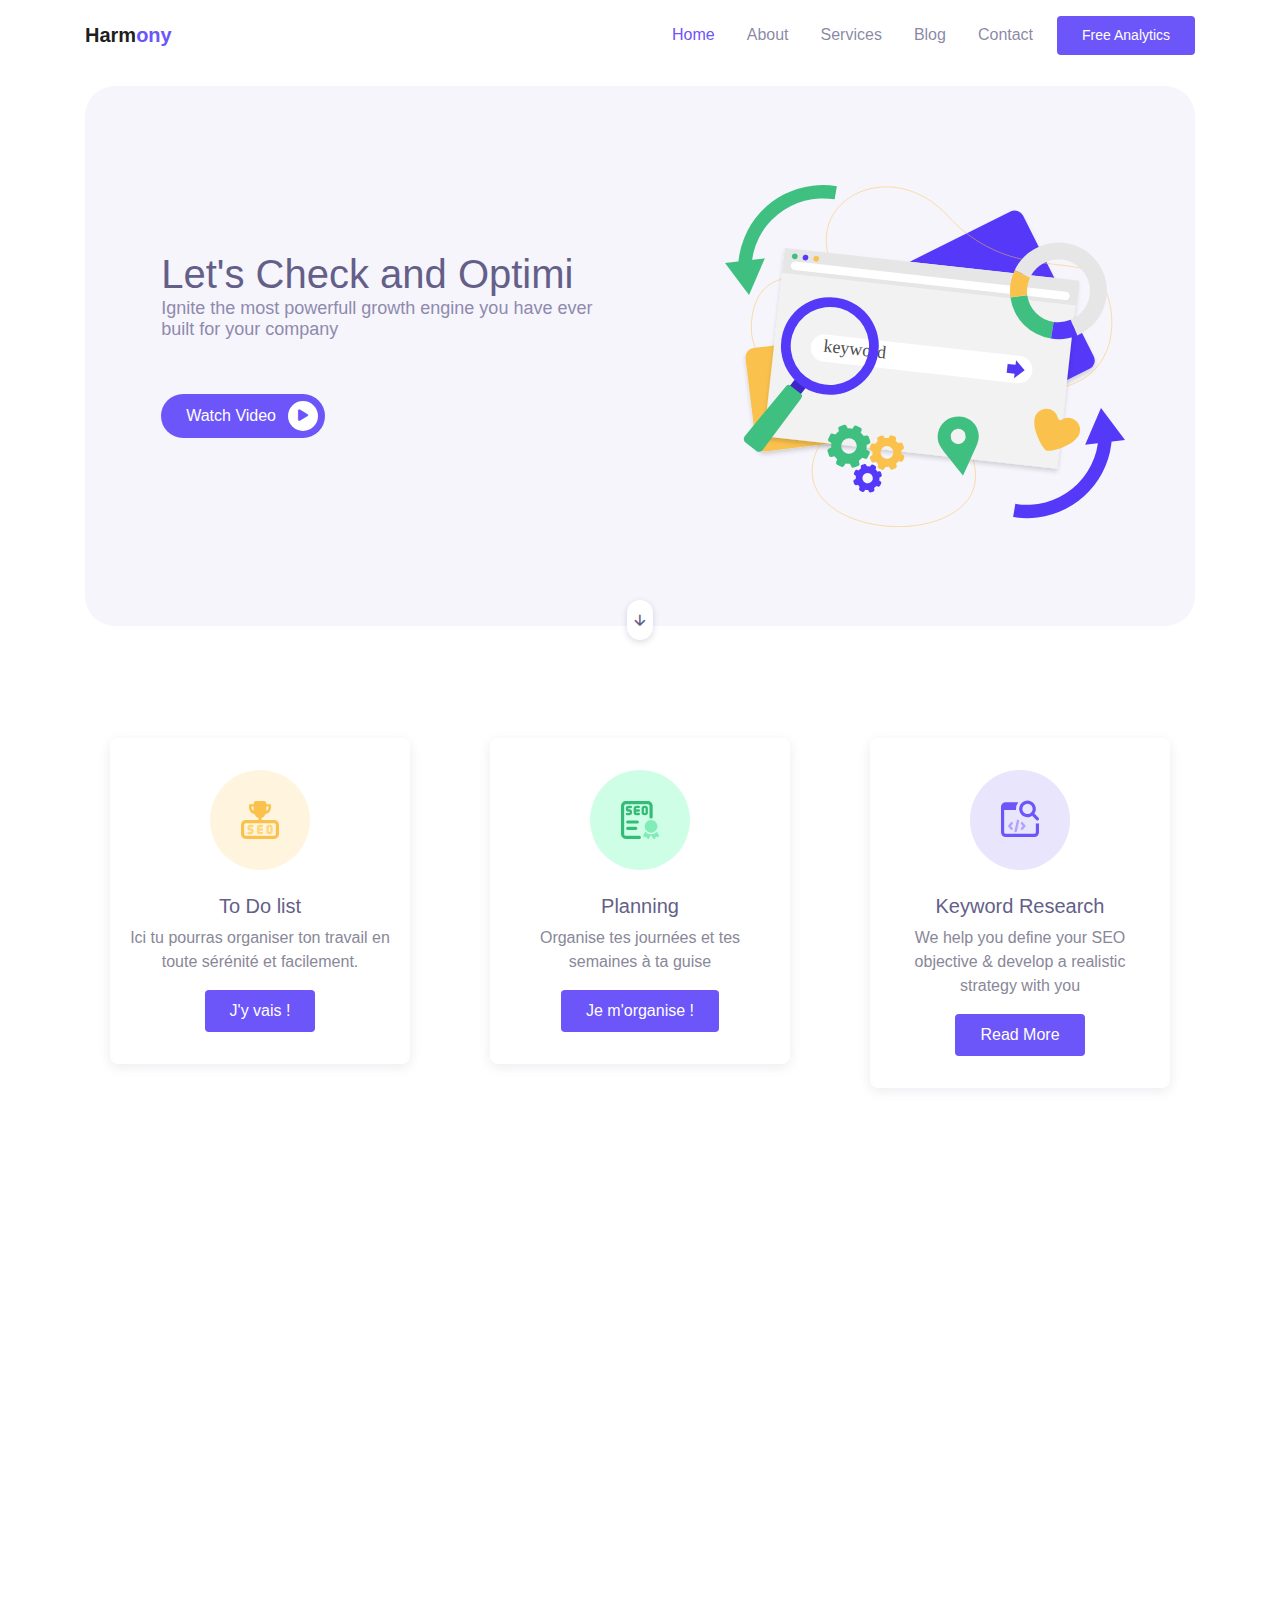
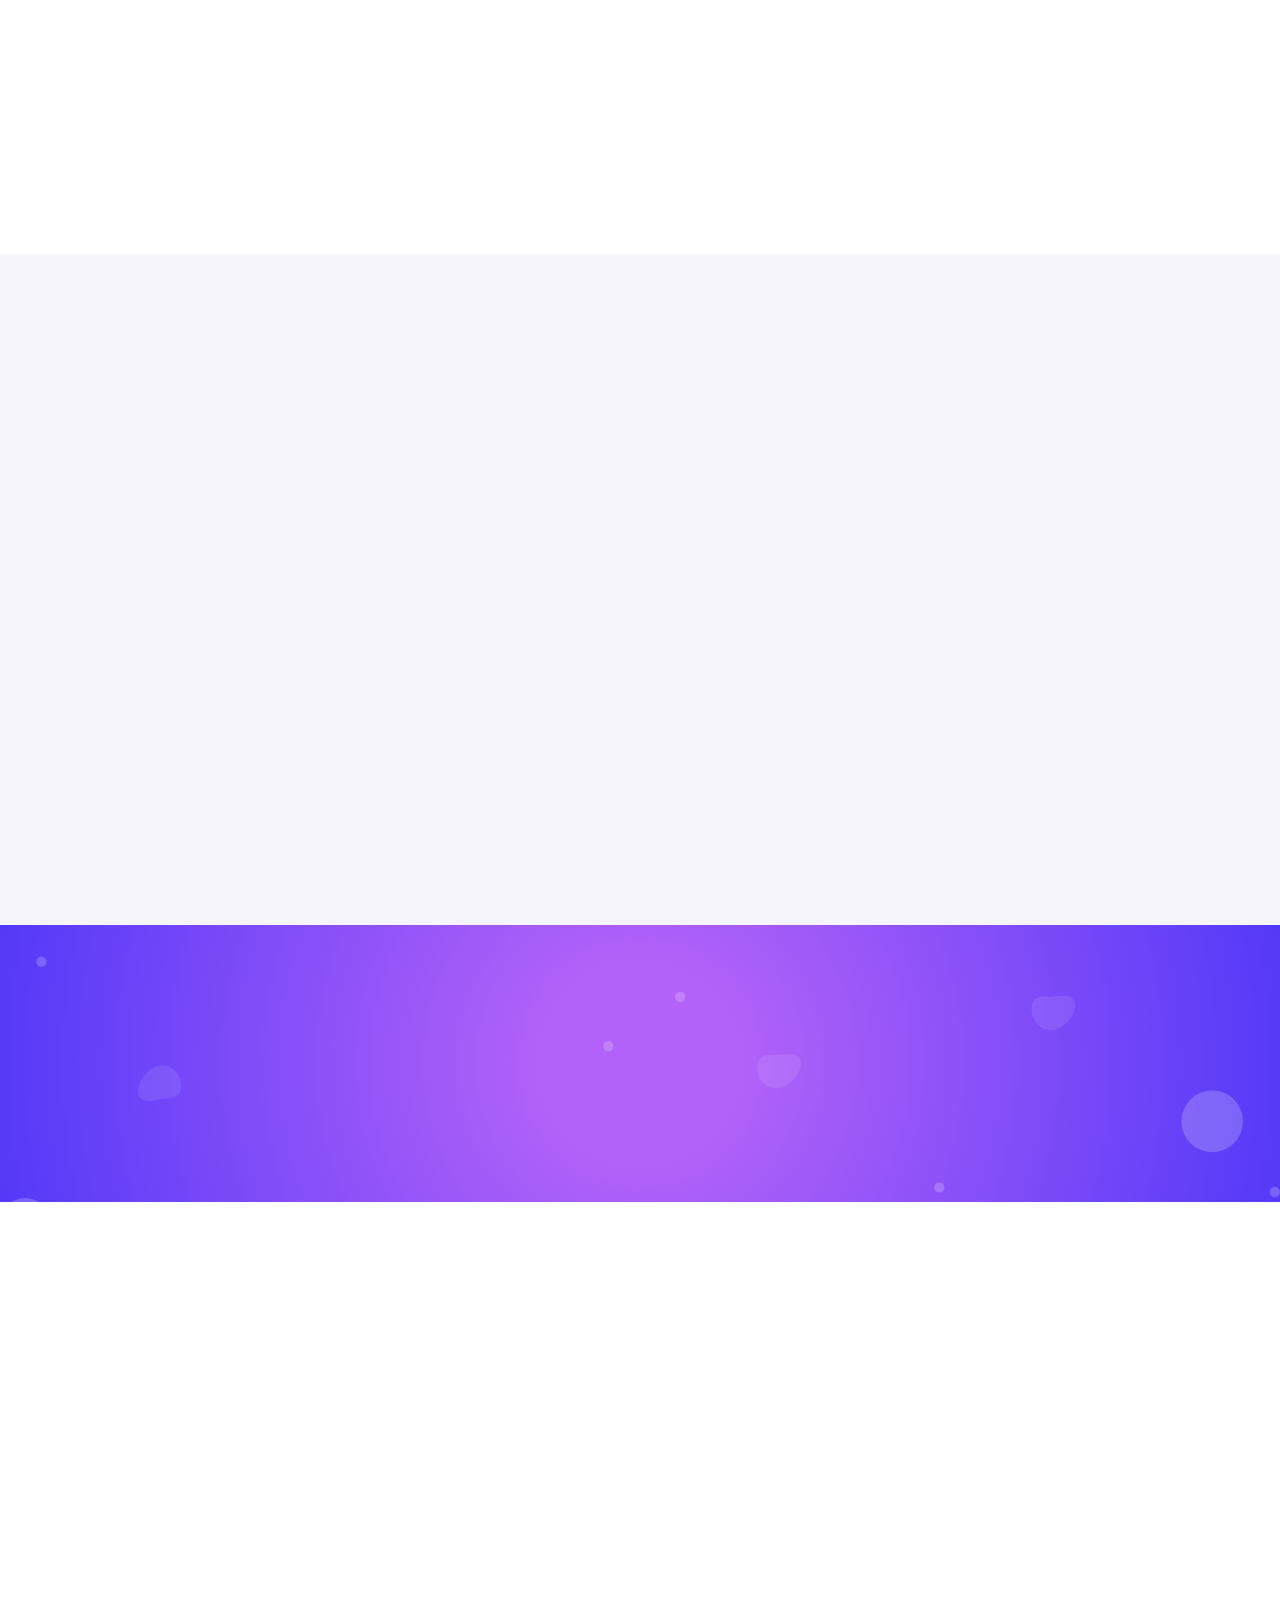
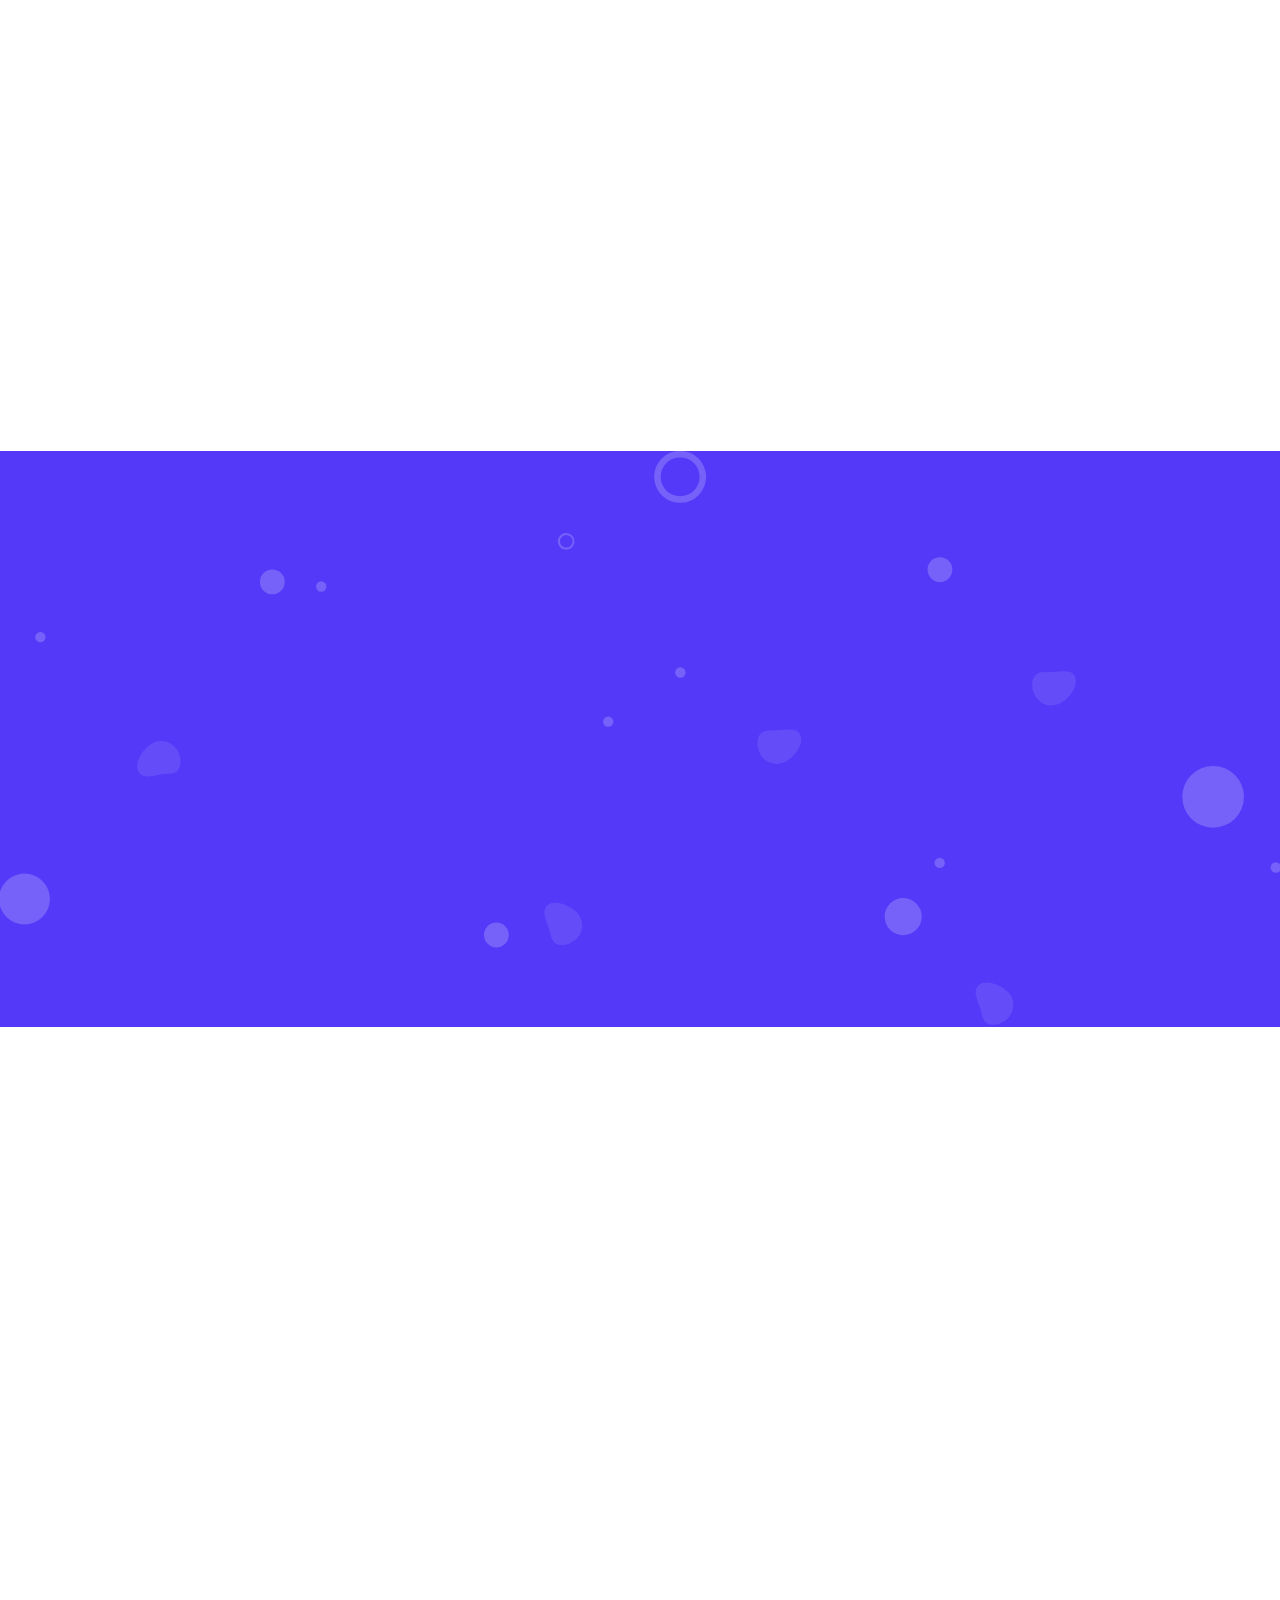
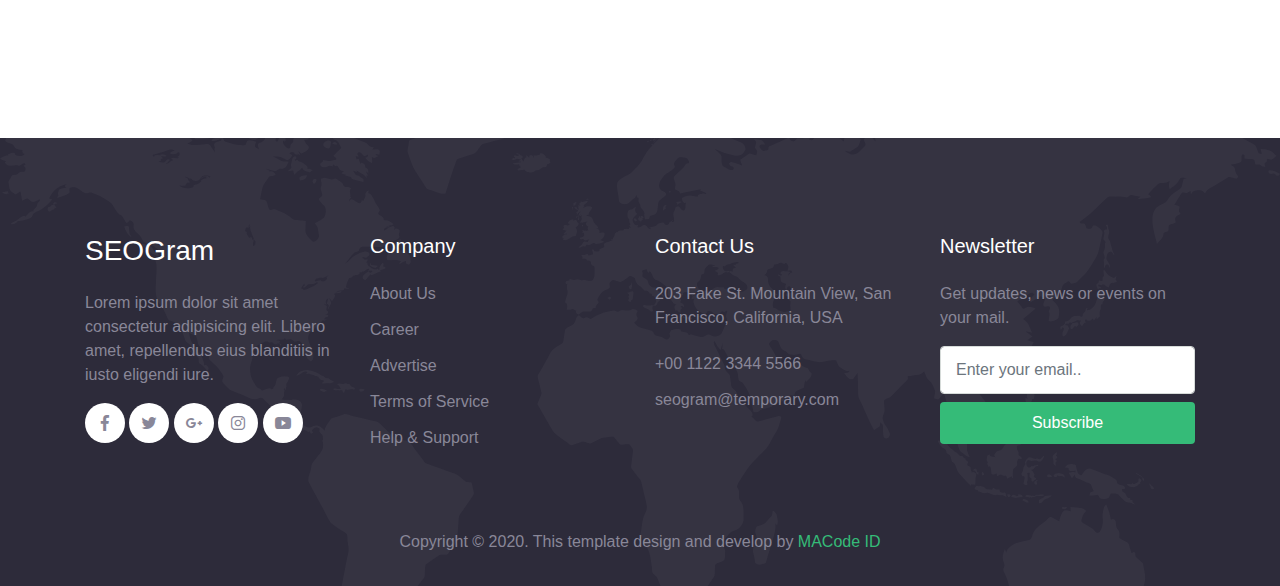
==== commit a69c5506: "Update index.html" ====
--- a/home/index.html
+++ b/home/index.html
@@ -63,7 +63,7 @@
       <div class="page-banner home-banner">
         <div class="row align-items-center flex-wrap-reverse h-100">
           <div class="col-md-6 py-5 wow fadeInLeft">
-            <h1 class="mb-4">Let's Check and Optimize your website!</h1>
+            <h1 class="mb-4">Let's Check and Optimi
             <p class="text-lg text-grey mb-5">Ignite the most powerfull growth engine you have ever built for your company</p>
             <a href="#" class="btn btn-primary btn-split">Watch Video <div class="fab"><span class="mai-play"></span></div></a>
           </div>
